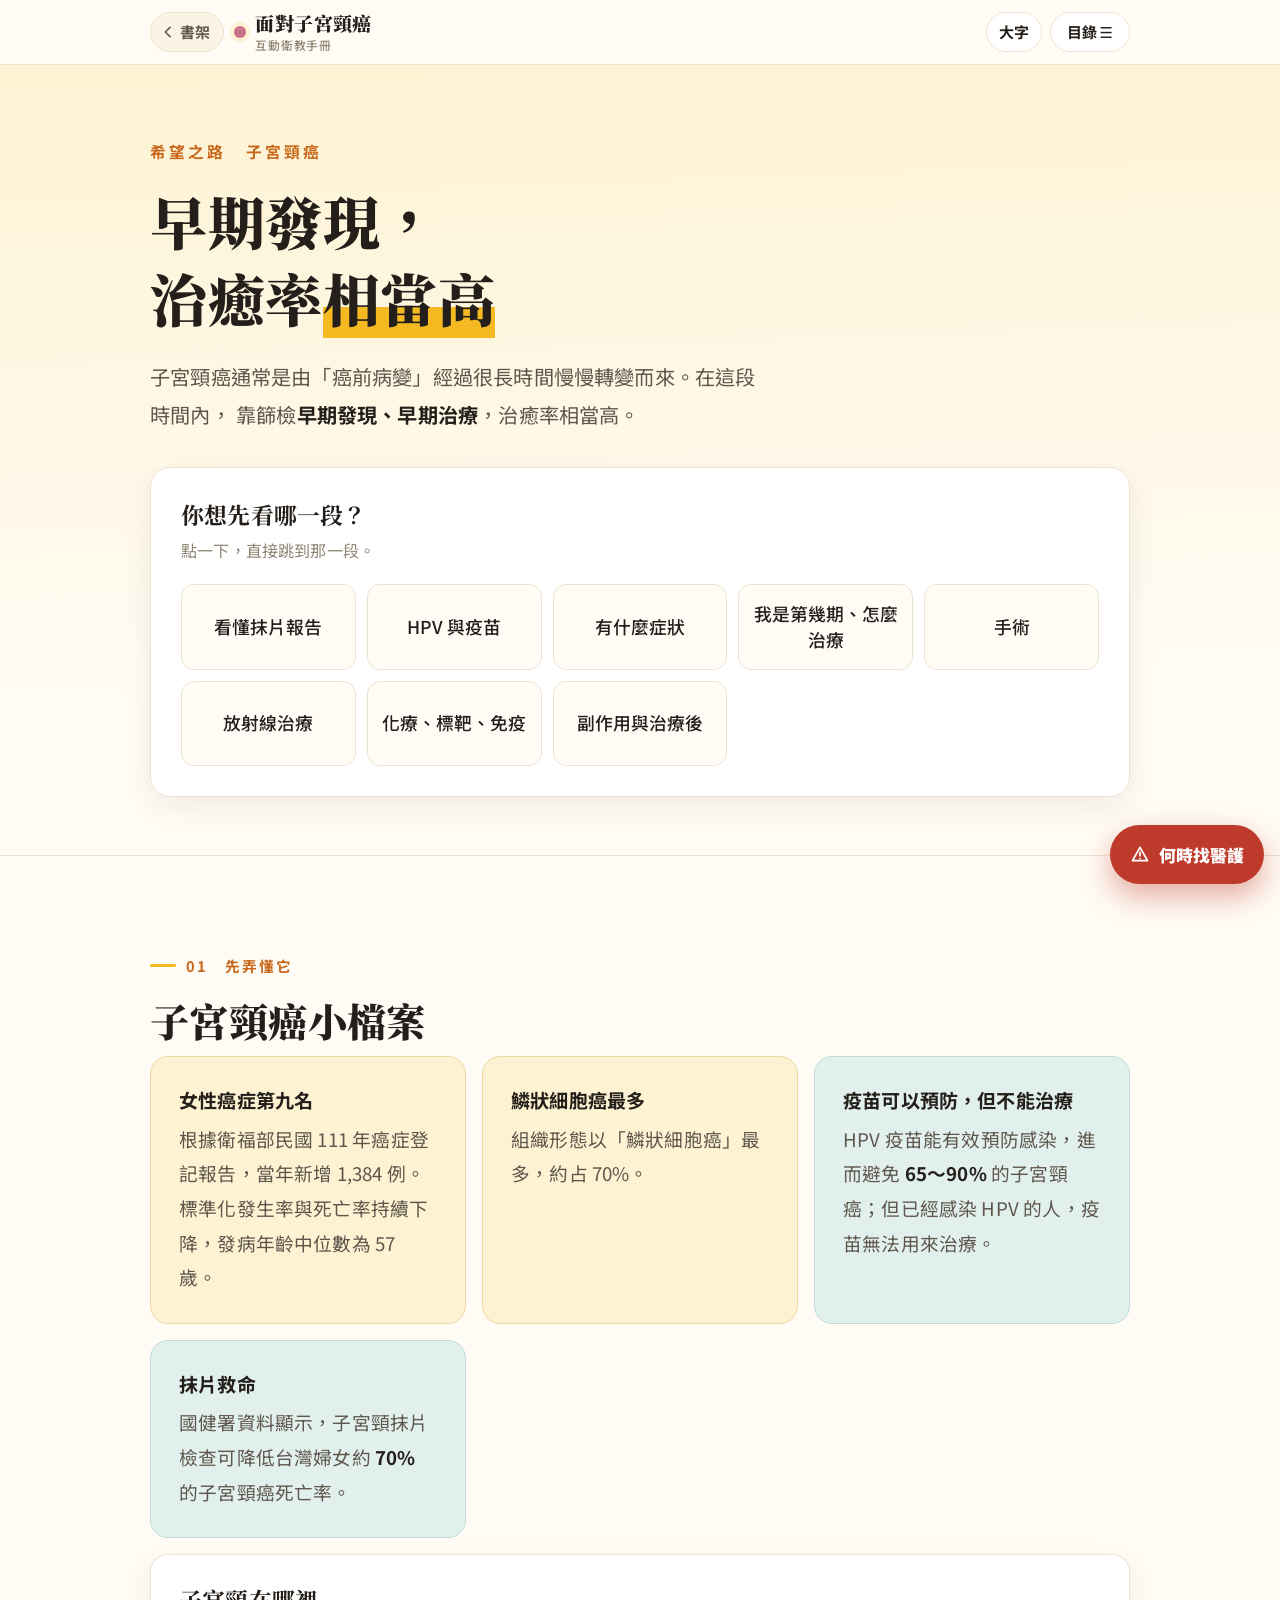
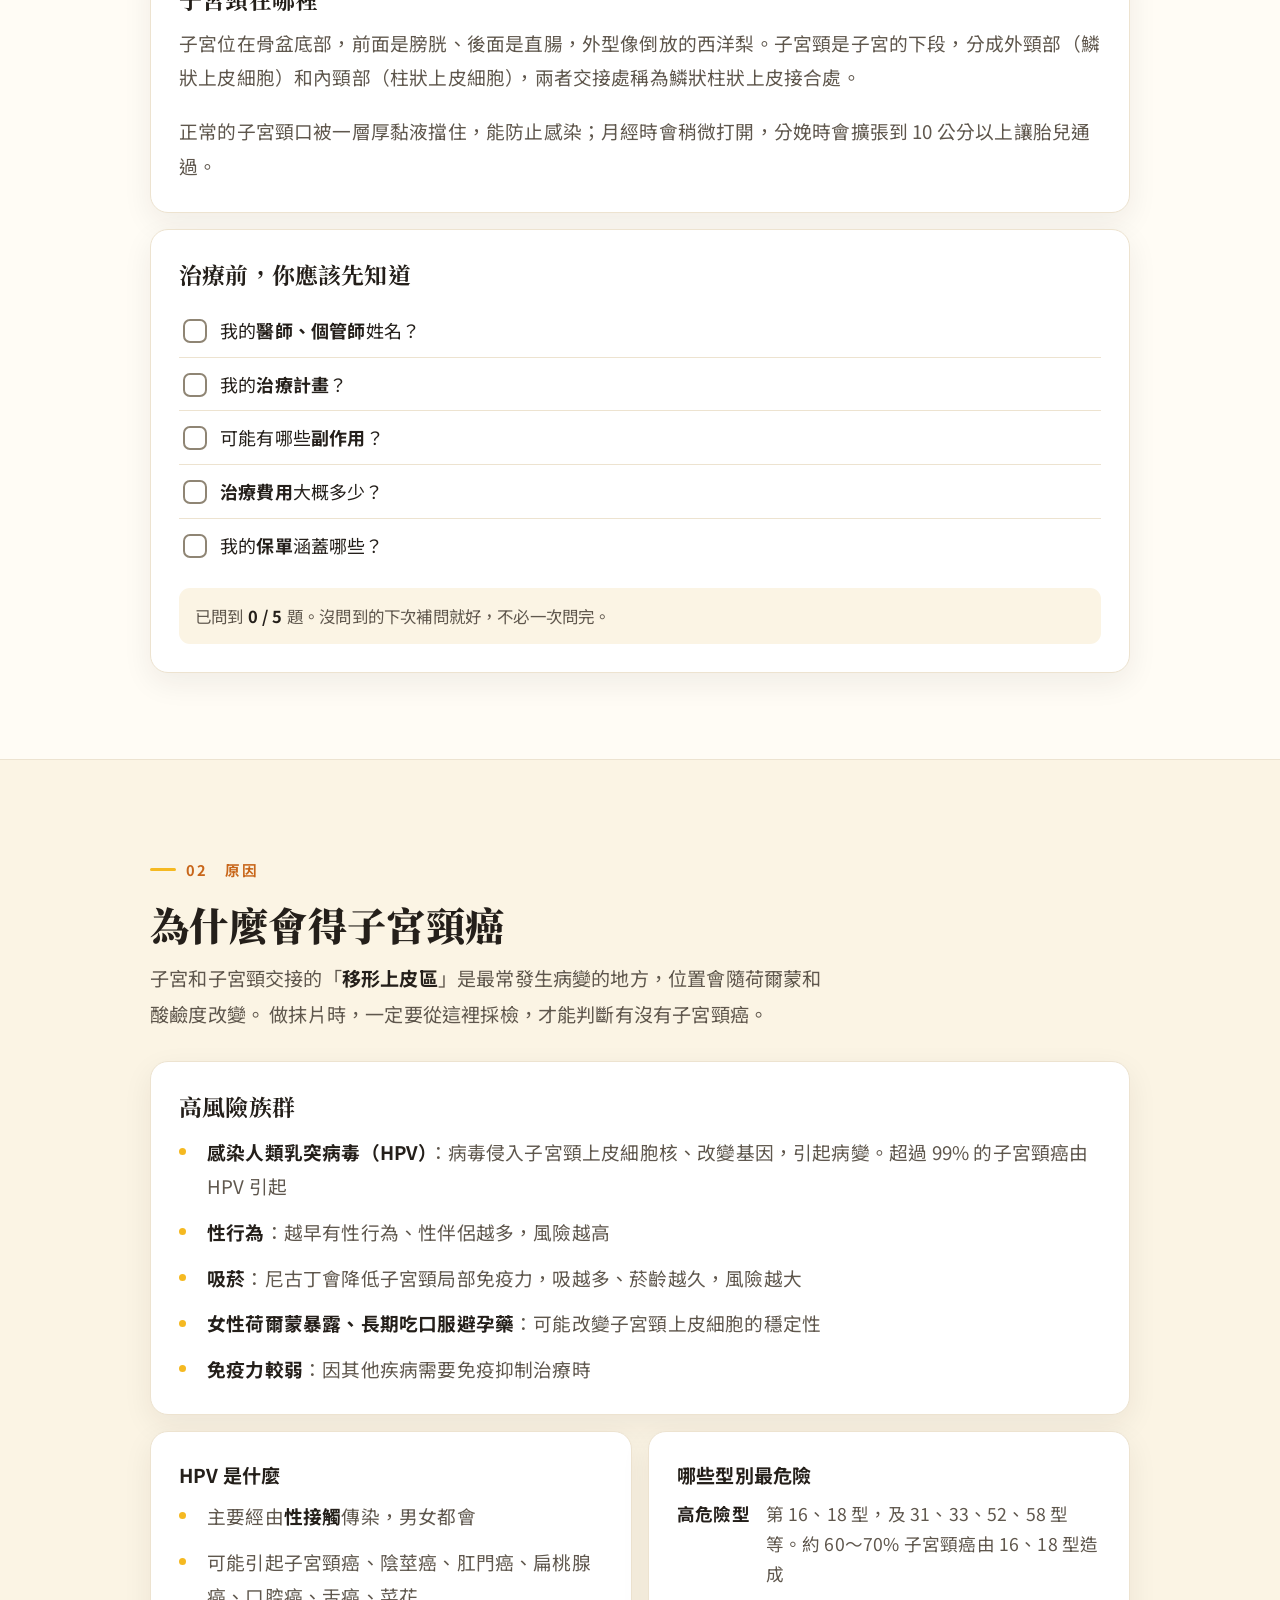
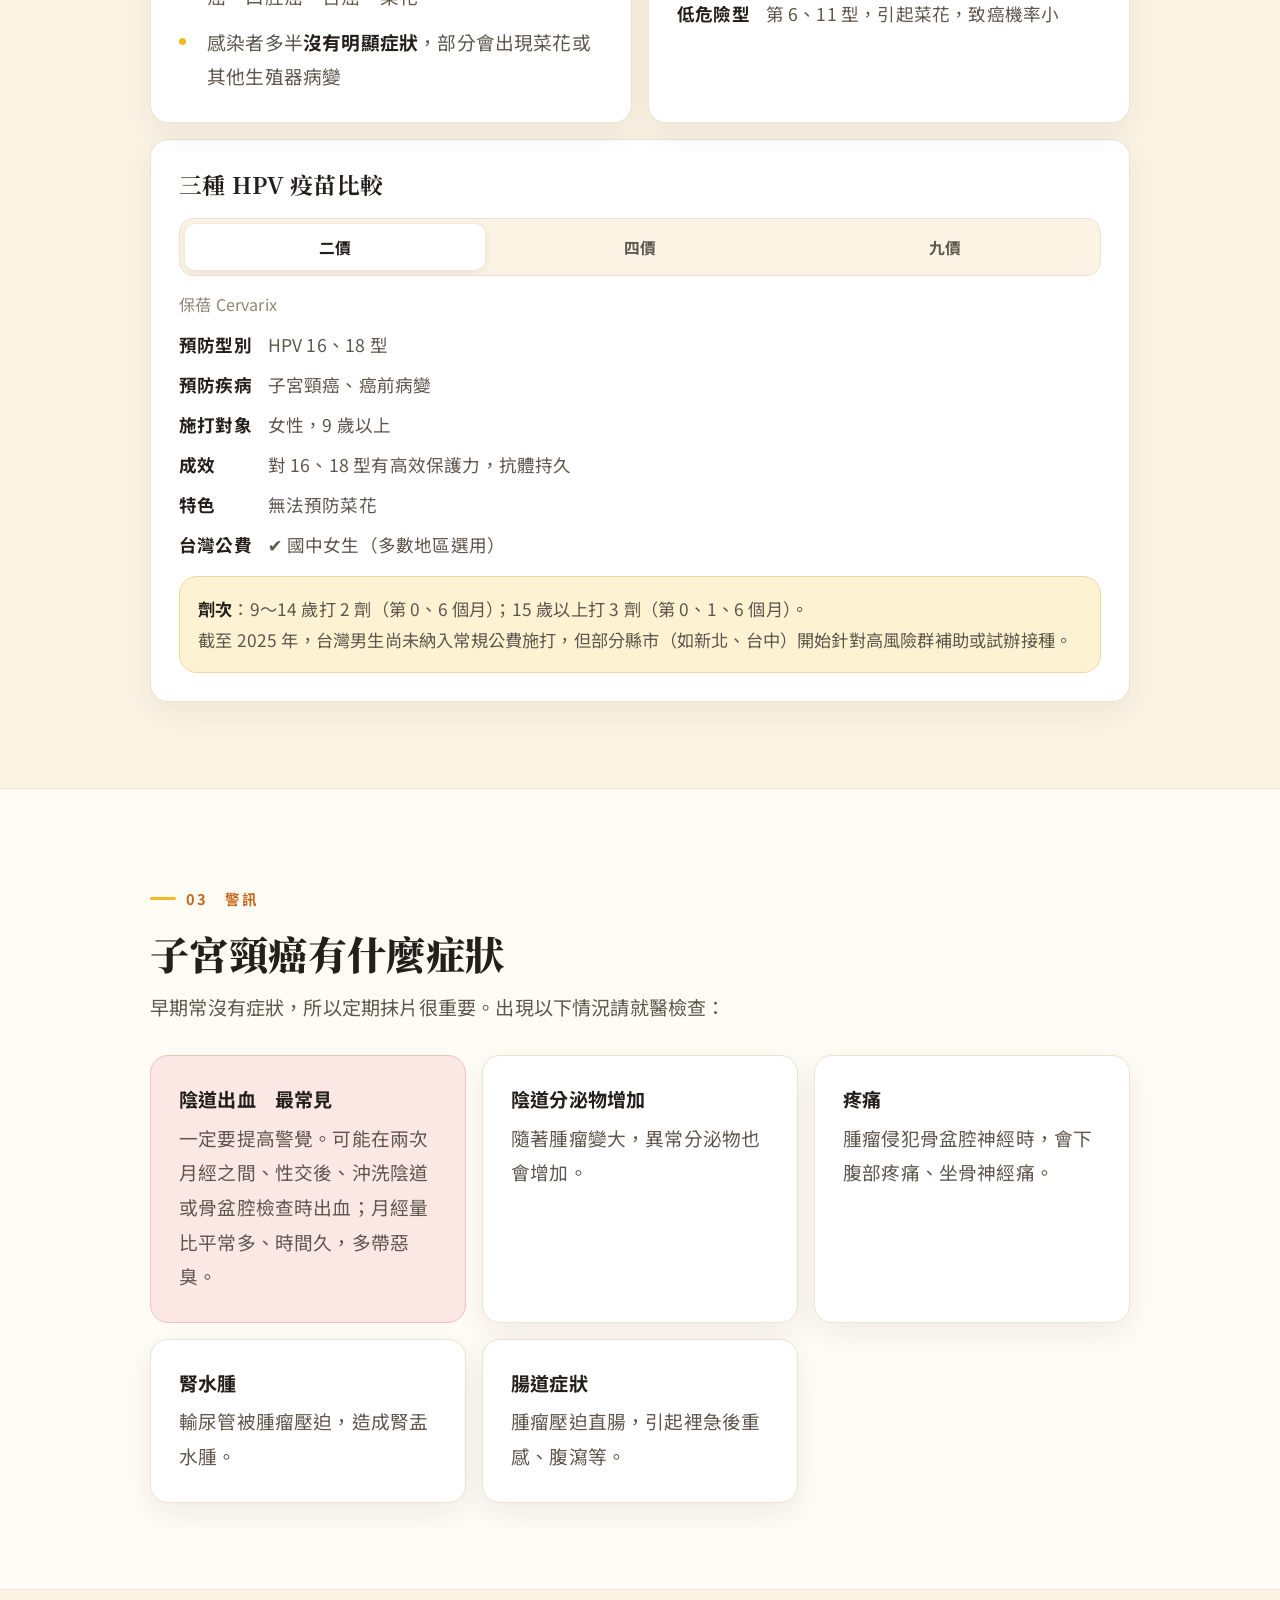
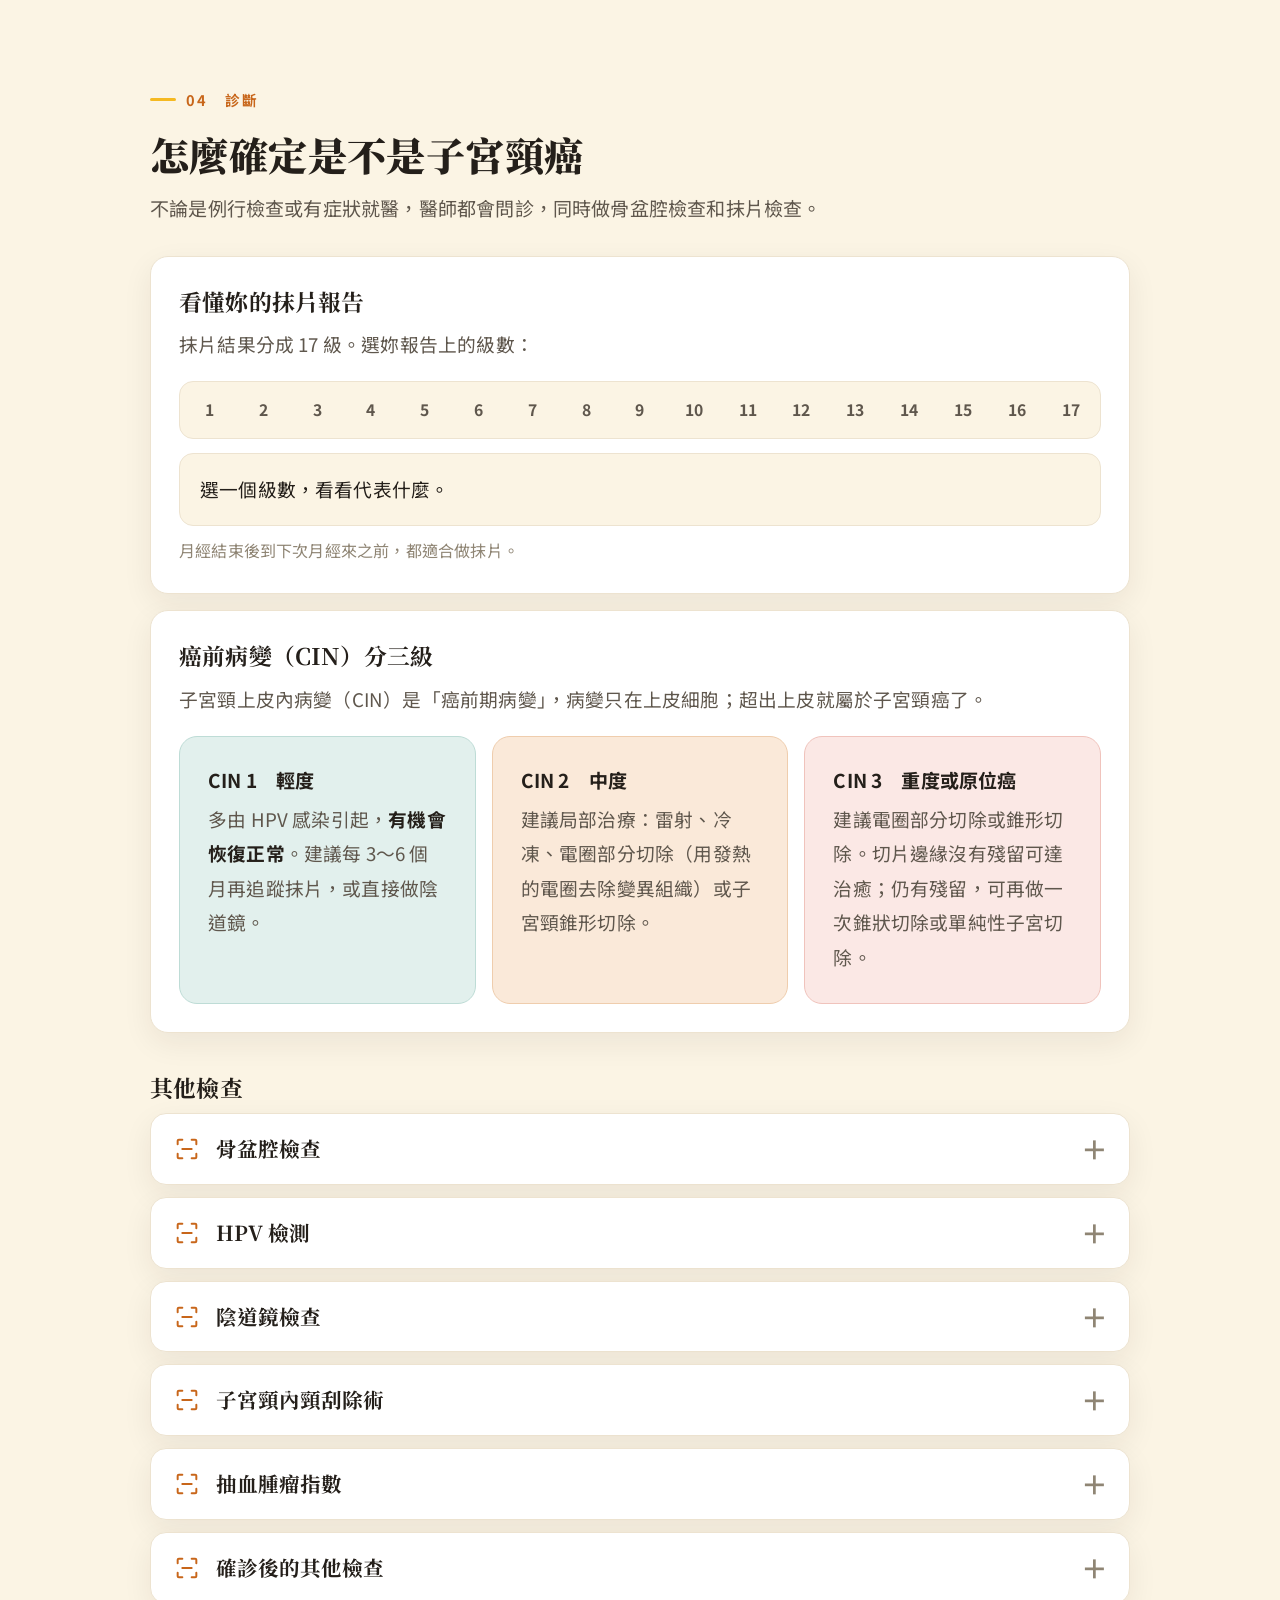
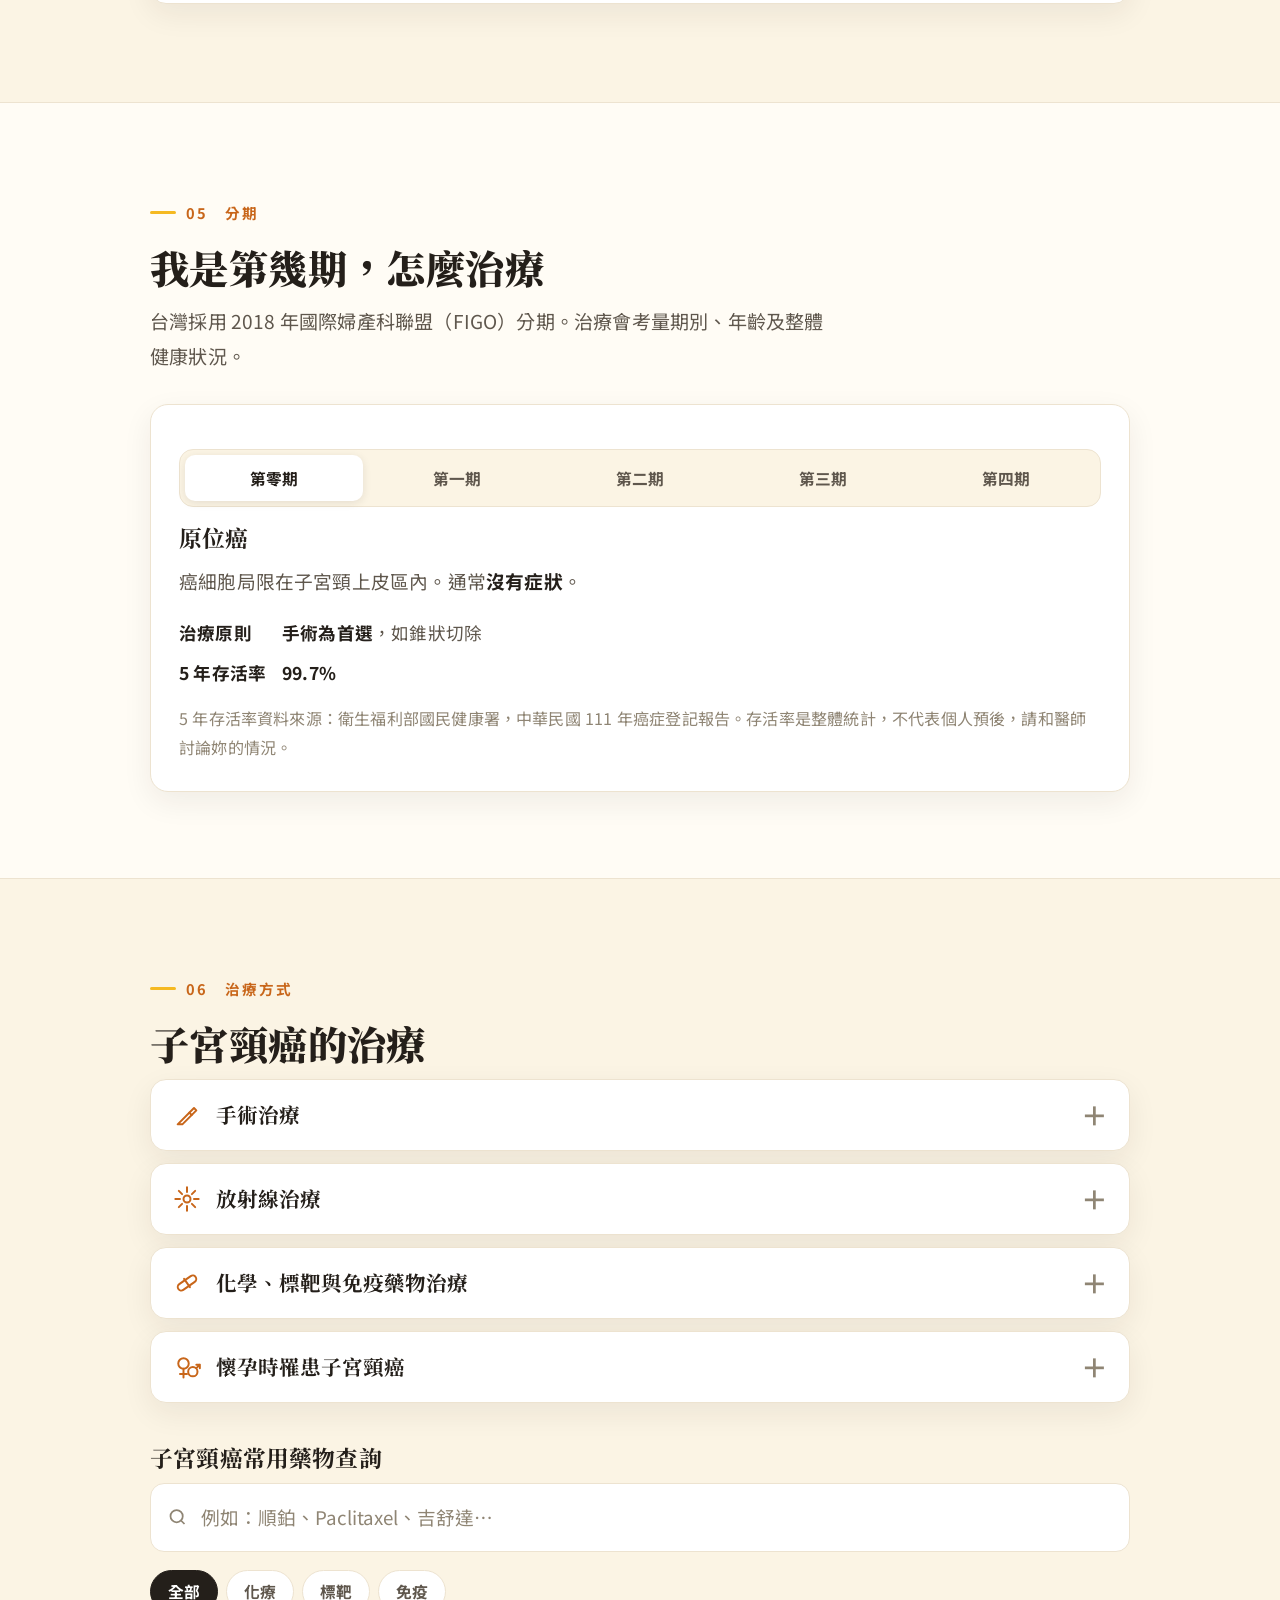
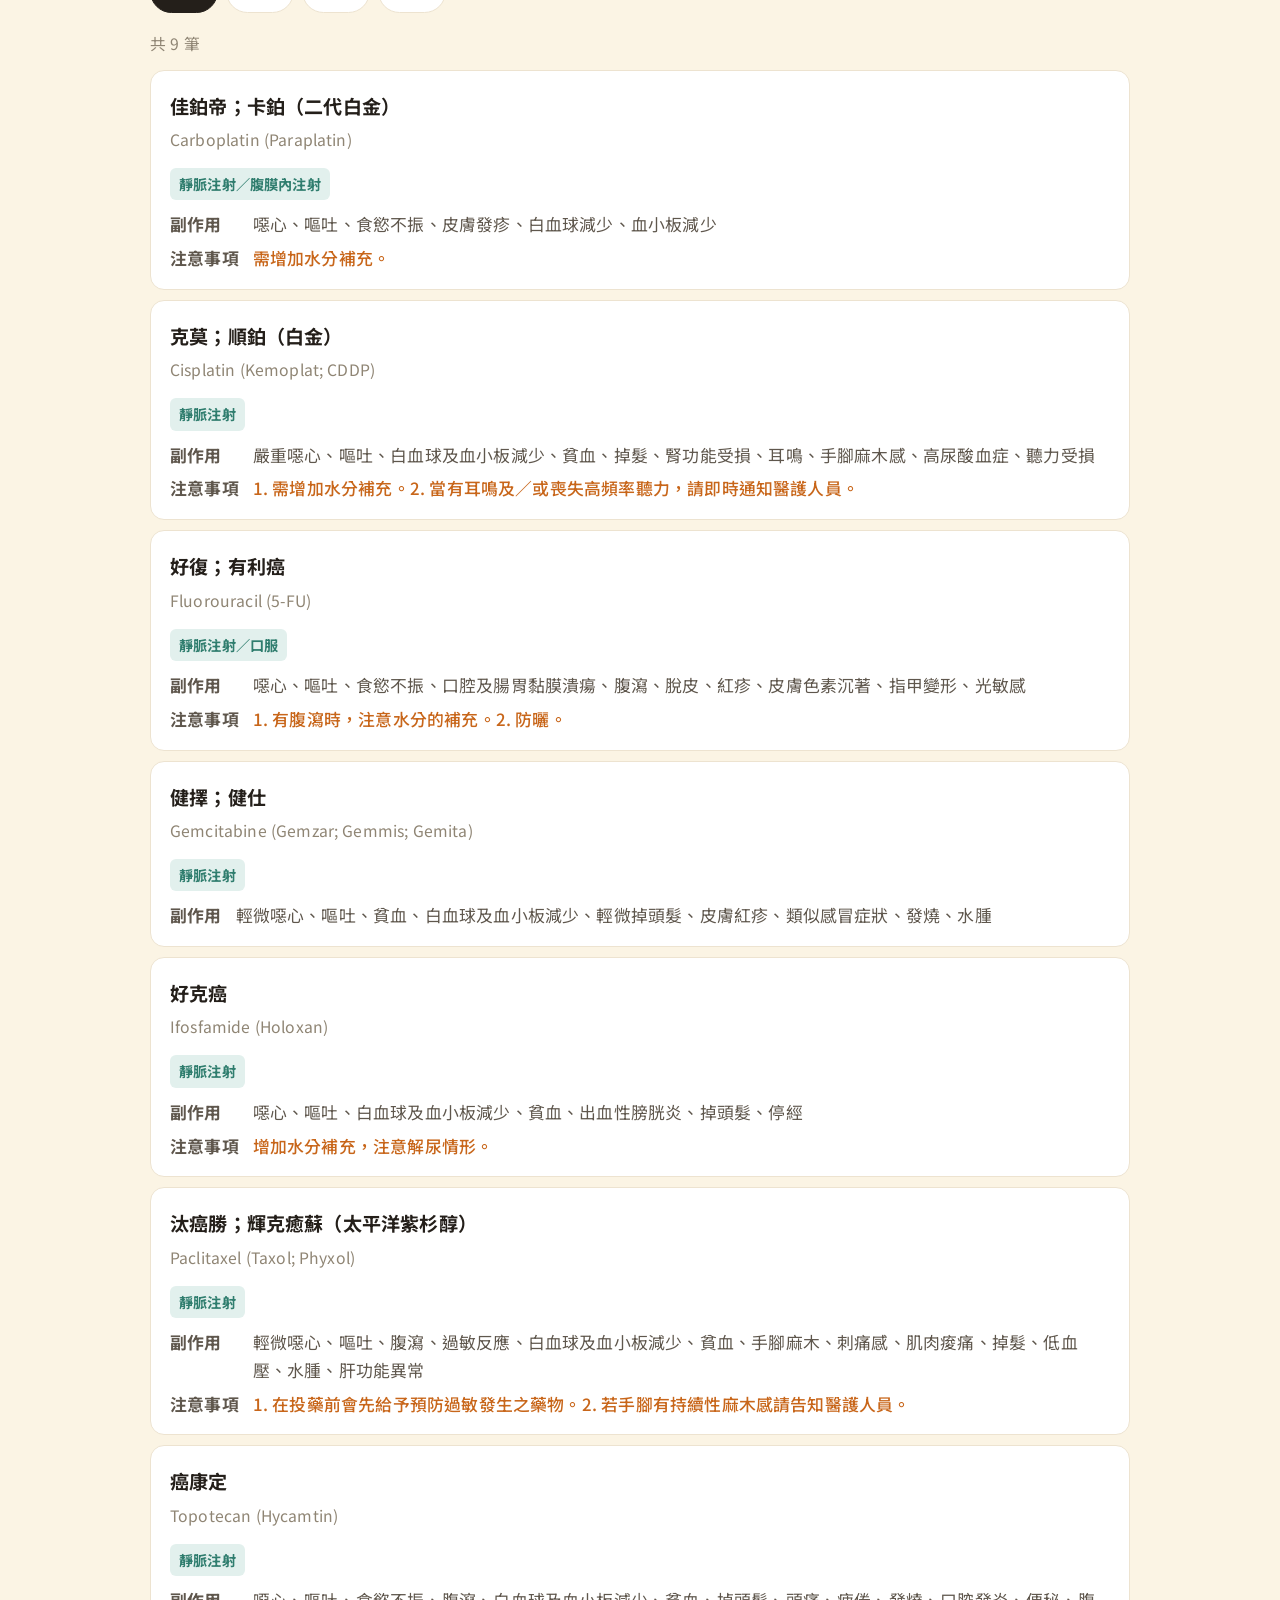
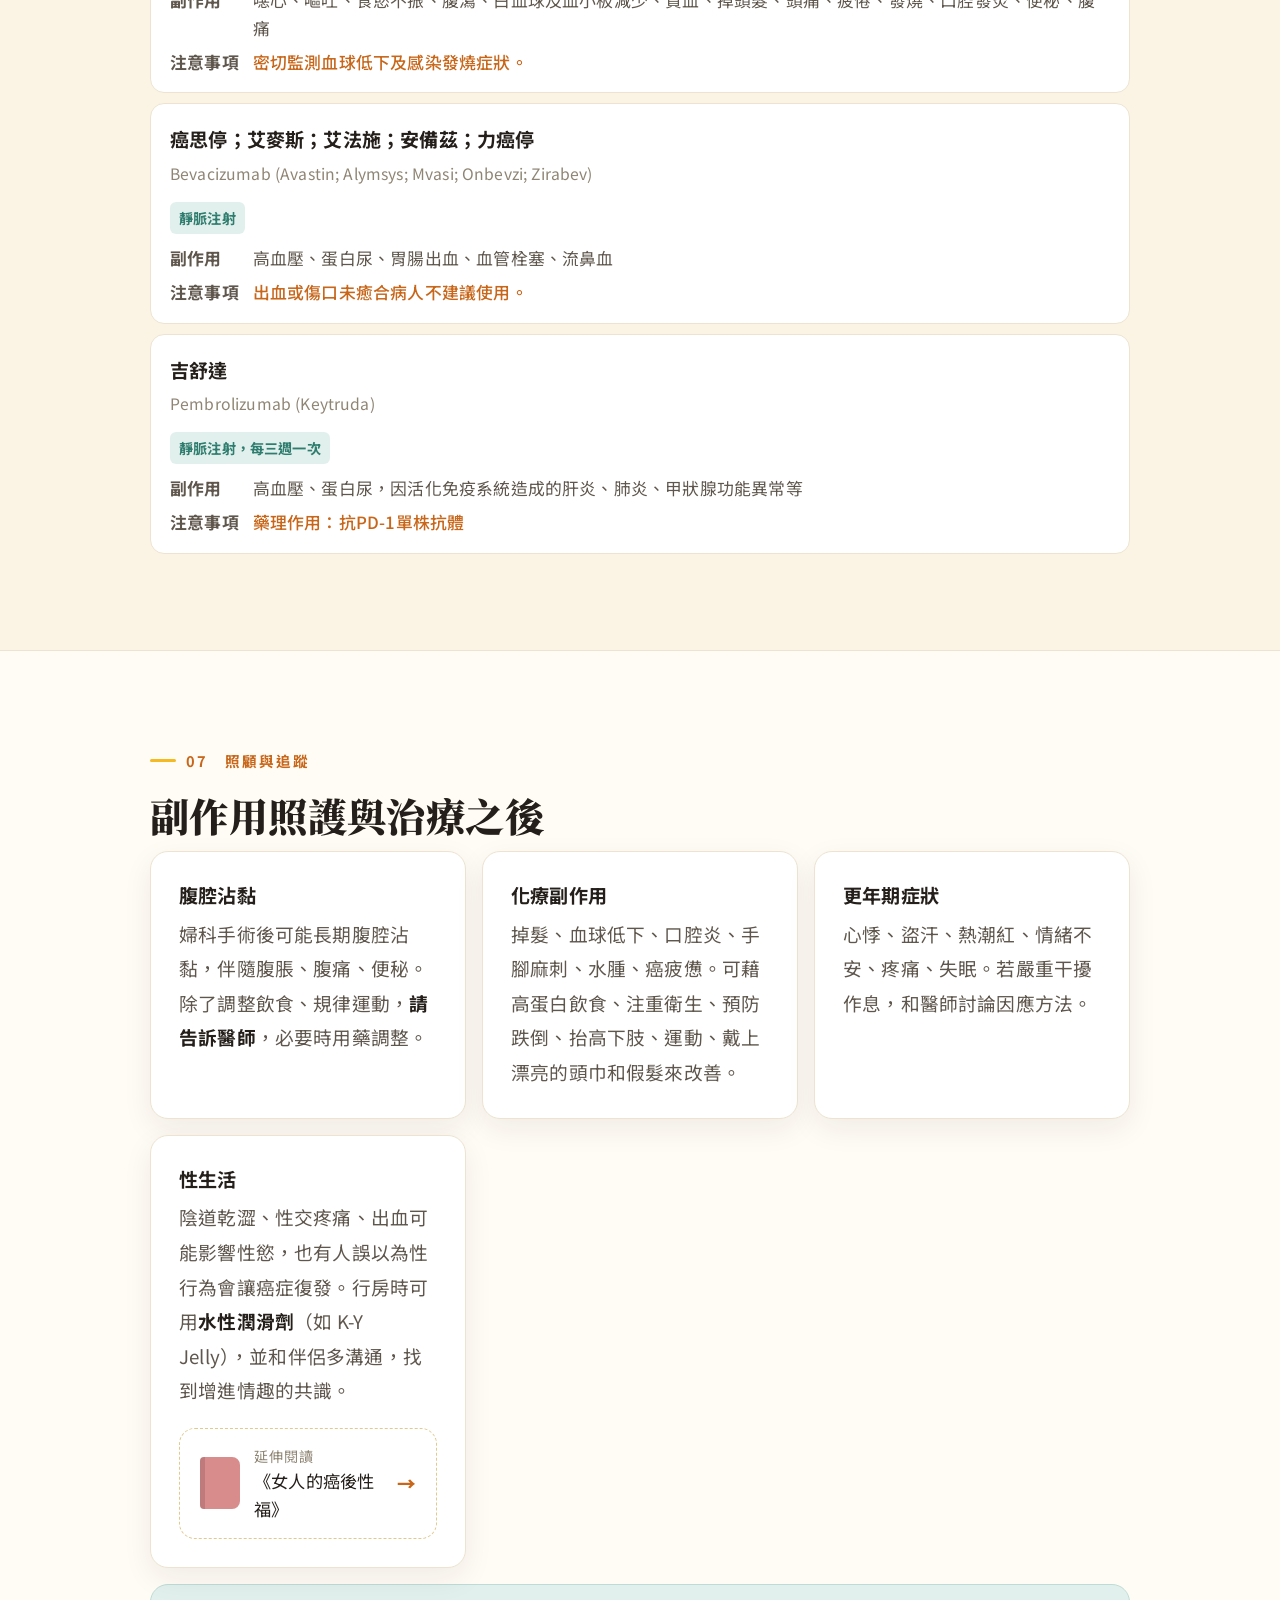
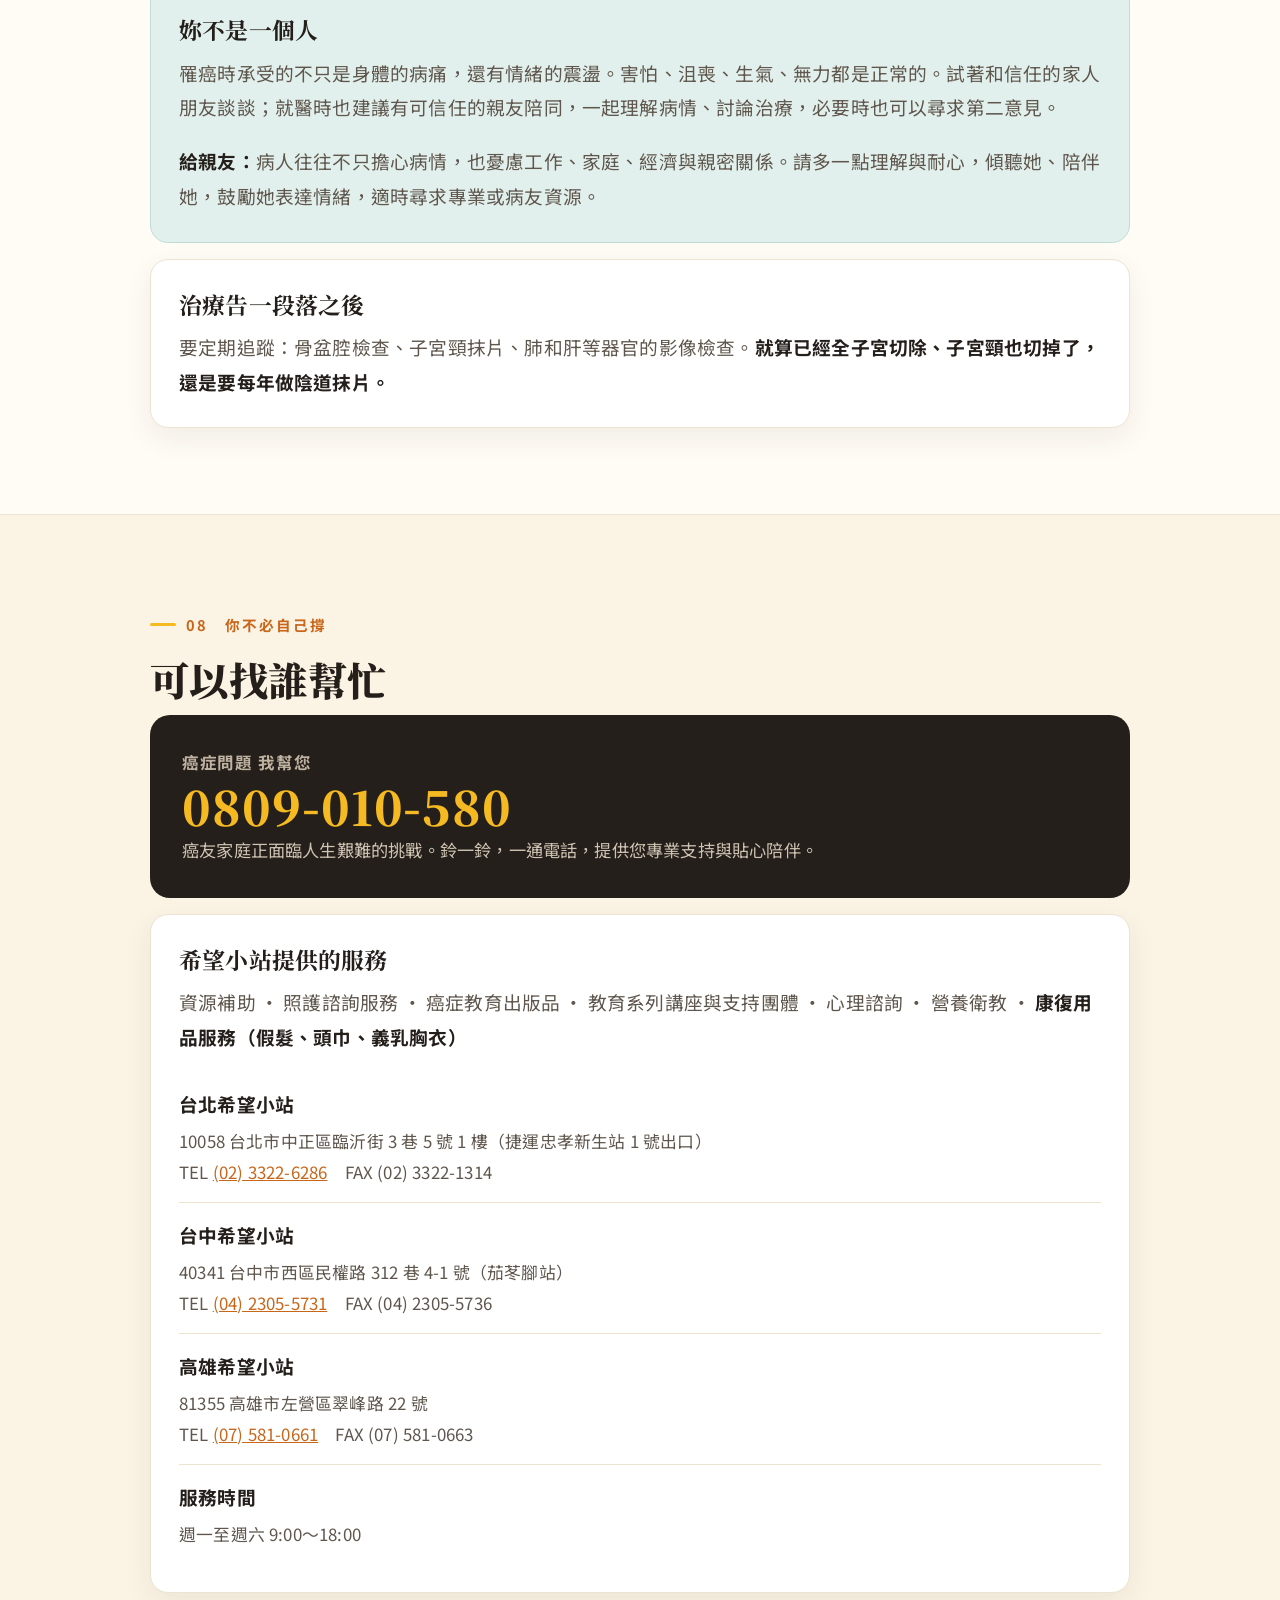
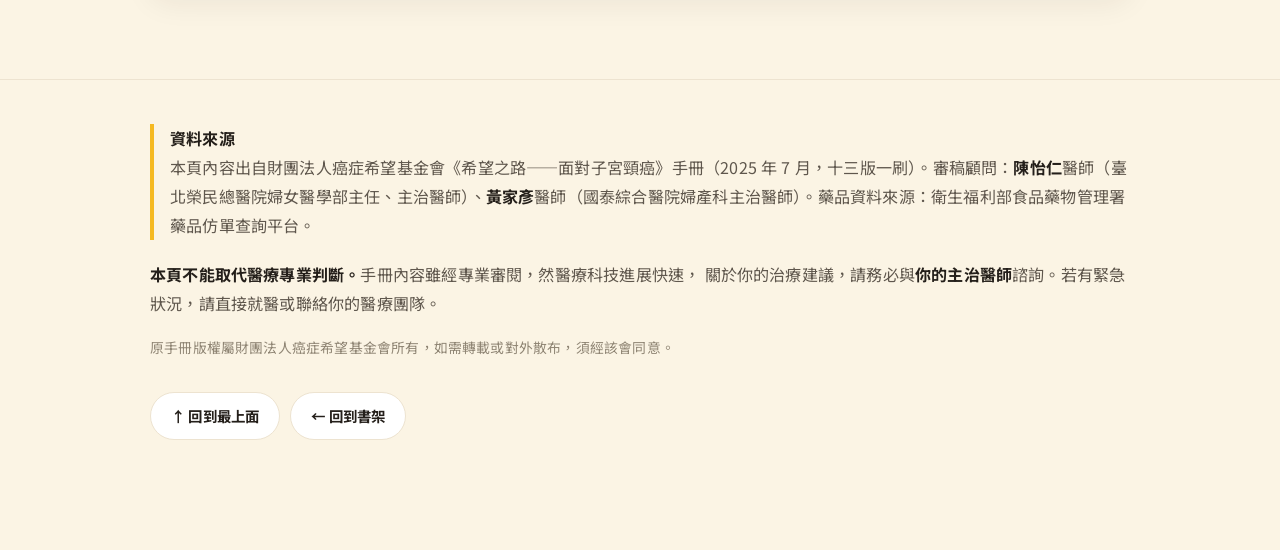
==== cervical/index.html @ d205a451 "Add files via upload" ====
<!DOCTYPE html>
<html lang="zh-Hant">
<head>
<meta charset="UTF-8">
<meta name="viewport" content="width=device-width, initial-scale=1.0, viewport-fit=cover">
<meta name="theme-color" content="#FFFCF5">
<meta name="format-detection" content="telephone=no">
<title>面對子宮頸癌 · 互動衛教手冊</title>
<meta name="description" content="子宮頸癌的成因、HPV 與疫苗、抹片報告、分期與治療、副作用照護。改編自癌症希望基金會《希望之路—面對子宮頸癌》。">
<link rel="preconnect" href="https://fonts.googleapis.com">
<link rel="preconnect" href="https://fonts.gstatic.com" crossorigin>
<link href="https://fonts.googleapis.com/css2?family=Noto+Serif+TC:wght@600;700;900&family=Noto+Sans+TC:wght@400;500;700;900&display=swap" rel="stylesheet">
<link rel="stylesheet" href="../assets/hope.css">
<style>:root{--accent:#C9718B}</style>
<script>try{if(localStorage.getItem('hope-big')==='1')document.documentElement.classList.add('big')}catch(e){}</script>
</head>
<body>

<svg style="display:none" aria-hidden="true">
  <symbol id="i-back" viewBox="0 0 24 24"><path d="M15 5l-7 7 7 7"/></symbol>
  <symbol id="i-alert" viewBox="0 0 24 24"><path d="M12 4l9 16H3l9-16z"/><path d="M12 10v4M12 17.5h.01"/></symbol>
  <symbol id="i-nurse" viewBox="0 0 24 24"><path d="M12 13a4 4 0 100-8 4 4 0 000 8z"/><path d="M4 21a8 8 0 0116 0"/><path d="M12 2.5v2M11 3.5h2"/></symbol>
  <symbol id="i-fertility" viewBox="0 0 24 24"><circle cx="9" cy="9" r="4.5"/><path d="M9 13.5V21M6 18h6"/><circle cx="17" cy="16" r="4"/><path d="M20 13l3-3M20 10h3v3"/></symbol>
  <symbol id="i-search" viewBox="0 0 24 24"><circle cx="11" cy="11" r="7"/><path d="M20 20l-4-4"/></symbol>
  <symbol id="i-pill" viewBox="0 0 24 24"><rect x="3" y="9" width="18" height="6" rx="3" transform="rotate(-35 12 12)"/><path d="M9.5 8.5l5 7"/></symbol>
  <symbol id="i-scan" viewBox="0 0 24 24"><path d="M4 8V5a1 1 0 011-1h3M16 4h3a1 1 0 011 1v3M20 16v3a1 1 0 01-1 1h-3M8 20H5a1 1 0 01-1-1v-3"/><path d="M8 12h8"/></symbol>
  <symbol id="i-knife" viewBox="0 0 24 24"><path d="M4 20L18 6l2 2L8 20H4z"/><path d="M14 10l2 2"/></symbol>
  <symbol id="i-beam" viewBox="0 0 24 24"><circle cx="12" cy="12" r="3"/><path d="M12 2v4M12 18v4M2 12h4M18 12h4M5 5l2.8 2.8M16.2 16.2L19 19M5 19l2.8-2.8M16.2 7.8L19 5"/></symbol>
</svg>

<header class="topbar">
  <div class="topbar-in">
    <a href="../index.html" class="shelf-link" aria-label="回到書架"><svg><use href="#i-back"/></svg><span class="lb">書架</span></a>
    <a href="#top" class="brand">
      <span class="dot"></span>
      <span>面對子宮頸癌<small>互動衛教手冊</small></span>
    </a>
    <div class="tb-actions">
      <button class="fs-btn" id="fsBtn" aria-label="切換大字">大字</button>
      <button class="nav-btn" id="tocBtn" aria-label="開啟目錄"><span class="lb">目錄 </span>☰</button>
    </div>
  </div>
</header>

<div class="toc" id="toc">
  <div class="toc-panel">
    <button class="toc-close" id="tocClose" aria-label="關閉目錄">✕</button>
    <h3>目錄</h3>
    <p class="hint">不必從頭看到尾，找你需要的那一段就好。</p>
    <a href="#s1"><i>01</i>子宮頸癌小檔案</a>
    <a href="#s2"><i>02</i>為什麼會得</a>
    <a href="#s3"><i>03</i>有什麼症狀</a>
    <a href="#s4"><i>04</i>怎麼確定診斷</a>
    <a href="#s5"><i>05</i>分期與治療原則</a>
    <a href="#s6"><i>06</i>治療方式與藥物</a>
    <a href="#s7"><i>07</i>副作用照護與追蹤</a>
    <a href="#s8"><i>08</i>可以找誰幫忙</a>
    <a class="out" href="../index.html">← 回到書架，看其他手冊</a>
  </div>
</div>

<div id="top"></div>
<section class="hero">
  <div class="wrap">
    <div class="kicker">希望之路　子宮頸癌</div>
    <h1>早期發現，<br>治癒率<em>相當高</em></h1>
    <p class="lede">
      子宮頸癌通常是由「癌前病變」經過很長時間慢慢轉變而來。在這段時間內，
      靠篩檢<b>早期發現、早期治療</b>，治癒率相當高。
    </p>
    <div class="picker">
      <h3>你想先看哪一段？</h3>
      <p class="why">點一下，直接跳到那一段。</p>
      <div class="sym-grid">
        <button class="sym" data-go="pap">看懂抹片報告</button>
        <button class="sym" data-go="s2">HPV 與疫苗</button>
        <button class="sym" data-go="s3">有什麼症狀</button>
        <button class="sym" data-go="s5">我是第幾期、怎麼治療</button>
        <button class="sym" data-go="a-surg">手術</button>
        <button class="sym" data-go="a-rt">放射線治療</button>
        <button class="sym" data-go="a-drug">化療、標靶、免疫</button>
        <button class="sym" data-go="s7">副作用與治療後</button>
      </div>
    </div>
  </div>
</section>

<!-- 01 -->
<section class="band" id="s1">
  <div class="wrap">
    <div class="eyebrow">01　先弄懂它</div>
    <h2>子宮頸癌小檔案</h2>
    <div class="grid2">
      <div class="card sun"><h4>女性癌症第九名</h4><p class="soft">根據衛福部民國 111 年癌症登記報告，當年新增 1,384 例。標準化發生率與死亡率持續下降，發病年齡中位數為 57 歲。</p></div>
      <div class="card sun"><h4>鱗狀細胞癌最多</h4><p class="soft">組織形態以「鱗狀細胞癌」最多，約占 70%。</p></div>
      <div class="card calm"><h4>疫苗可以預防，但不能治療</h4><p class="soft">HPV 疫苗能有效預防感染，進而避免 <b>65～90%</b> 的子宮頸癌；但已經感染 HPV 的人，疫苗無法用來治療。</p></div>
      <div class="card calm"><h4>抹片救命</h4><p class="soft">國健署資料顯示，子宮頸抹片檢查可降低台灣婦女約 <b>70%</b> 的子宮頸癌死亡率。</p></div>
    </div>

    <div class="card mt">
      <h3>子宮頸在哪裡</h3>
      <p class="soft">子宮位在骨盆底部，前面是膀胱、後面是直腸，外型像倒放的西洋梨。子宮頸是子宮的下段，分成外頸部（鱗狀上皮細胞）和內頸部（柱狀上皮細胞），兩者交接處稱為鱗狀柱狀上皮接合處。</p>
      <p class="soft">正常的子宮頸口被一層厚黏液擋住，能防止感染；月經時會稍微打開，分娩時會擴張到 10 公分以上讓胎兒通過。</p>
    </div>

    <div class="card mt">
      <h3>治療前，你應該先知道</h3>
      <div data-checklist="askNote" data-done="都問清楚了。把答案記下來，之後回診都用得上。" style="margin-top:12px">
        <label class="chk"><input type="checkbox"><span>我的<b>醫師、個管師</b>姓名？</span></label>
        <label class="chk"><input type="checkbox"><span>我的<b>治療計畫</b>？</span></label>
        <label class="chk"><input type="checkbox"><span>可能有哪些<b>副作用</b>？</span></label>
        <label class="chk"><input type="checkbox"><span><b>治療費用</b>大概多少？</span></label>
        <label class="chk"><input type="checkbox"><span>我的<b>保單</b>涵蓋哪些？</span></label>
      </div>
      <div class="chk-note" id="askNote"></div>
    </div>
  </div>
</section>

<!-- 02 -->
<section class="band tint" id="s2">
  <div class="wrap">
    <div class="eyebrow">02　原因</div>
    <h2>為什麼會得子宮頸癌</h2>
    <p class="sub">
      子宮和子宮頸交接的「<b>移形上皮區</b>」是最常發生病變的地方，位置會隨荷爾蒙和酸鹼度改變。
      做抹片時，一定要從這裡採檢，才能判斷有沒有子宮頸癌。
    </p>
    <div class="card">
      <h3>高風險族群</h3>
      <ul class="bul" style="margin-top:10px">
        <li><b>感染人類乳突病毒（HPV）</b>：病毒侵入子宮頸上皮細胞核、改變基因，引起病變。超過 99% 的子宮頸癌由 HPV 引起</li>
        <li><b>性行為</b>：越早有性行為、性伴侶越多，風險越高</li>
        <li><b>吸菸</b>：尼古丁會降低子宮頸局部免疫力，吸越多、菸齡越久，風險越大</li>
        <li><b>女性荷爾蒙暴露、長期吃口服避孕藥</b>：可能改變子宮頸上皮細胞的穩定性</li>
        <li><b>免疫力較弱</b>：因其他疾病需要免疫抑制治療時</li>
      </ul>
    </div>

    <div class="grid2 mt">
      <div class="card">
        <h4>HPV 是什麼</h4>
        <ul class="bul" style="margin-top:8px">
          <li>主要經由<b>性接觸</b>傳染，男女都會</li>
          <li>可能引起子宮頸癌、陰莖癌、肛門癌、扁桃腺癌、口腔癌、舌癌、菜花</li>
          <li>感染者多半<b>沒有明顯症狀</b>，部分會出現菜花或其他生殖器病變</li>
        </ul>
      </div>
      <div class="card">
        <h4>哪些型別最危險</h4>
        <dl class="spec" style="margin-top:8px">
          <dt>高危險型</dt><dd>第 16、18 型，及 31、33、52、58 型等。約 60～70% 子宮頸癌由 16、18 型造成</dd>
          <dt>低危險型</dt><dd>第 6、11 型，引起菜花，致癌機率小</dd>
        </dl>
      </div>
    </div>

    <div class="card seg-group mt">
      <h3>三種 HPV 疫苗比較</h3>
      <div class="seg" role="tablist">
        <button data-seg="v2" class="on">二價</button>
        <button data-seg="v4">四價</button>
        <button data-seg="v9">九價</button>
      </div>
      <div class="seg-pane" data-seg="v2">
        <p class="faint" style="margin-bottom:10px">保蓓 Cervarix</p>
        <dl class="spec">
          <dt>預防型別</dt><dd>HPV 16、18 型</dd>
          <dt>預防疾病</dt><dd>子宮頸癌、癌前病變</dd>
          <dt>施打對象</dt><dd>女性，9 歲以上</dd>
          <dt>成效</dt><dd>對 16、18 型有高效保護力，抗體持久</dd>
          <dt>特色</dt><dd>無法預防菜花</dd>
          <dt>台灣公費</dt><dd>✔ 國中女生（多數地區選用）</dd>
        </dl>
      </div>
      <div class="seg-pane" data-seg="v4">
        <p class="faint" style="margin-bottom:10px">嘉喜 Gardasil</p>
        <dl class="spec">
          <dt>預防型別</dt><dd>HPV 6、11、16、18 型</dd>
          <dt>預防疾病</dt><dd>子宮頸癌、外陰癌、陰道癌、肛門癌、菜花（尖型濕疣）</dd>
          <dt>施打對象</dt><dd>男女皆可，9～45 歲（部分可至 46 歲以上）</dd>
          <dt>成效</dt><dd>對預防癌症及菜花均有效</dd>
          <dt>特色</dt><dd>可預防癌症及菜花</dd>
          <dt>台灣公費</dt><dd>✕ 無公費</dd>
        </dl>
      </div>
      <div class="seg-pane" data-seg="v9">
        <p class="faint" style="margin-bottom:10px">嘉喜 9 Gardasil-9</p>
        <dl class="spec">
          <dt>預防型別</dt><dd>HPV 6、11、16、18、31、33、45、52、58 型</dd>
          <dt>預防疾病</dt><dd>子宮頸癌、外陰癌、陰道癌、肛門癌、菜花，以及九種型別相關癌症</dd>
          <dt>施打對象</dt><dd>男女皆可，9～45 歲（部分可至 46 歲以上）</dd>
          <dt>成效</dt><dd>覆蓋 90% 致癌型 HPV，保護力最高</dd>
          <dt>特色</dt><dd>防護範圍最廣，預防 90% 相關癌症與菜花</dd>
          <dt>台灣公費</dt><dd>✔ 國中女生（部分縣市選用，2025 年擴大施打）</dd>
        </dl>
      </div>
      <div class="card sun mt" style="padding:16px 18px">
        <p class="soft" style="font-size:.92em"><b>劑次</b>：9～14 歲打 2 劑（第 0、6 個月）；15 歲以上打 3 劑（第 0、1、6 個月）。<br>
        截至 2025 年，台灣男生尚未納入常規公費施打，但部分縣市（如新北、台中）開始針對高風險群補助或試辦接種。</p>
      </div>
    </div>
  </div>
</section>

<!-- 03 -->
<section class="band" id="s3">
  <div class="wrap">
    <div class="eyebrow">03　警訊</div>
    <h2>子宮頸癌有什麼症狀</h2>
    <p class="sub">早期常沒有症狀，所以定期抹片很重要。出現以下情況請就醫檢查：</p>
    <div class="grid2">
      <div class="card bad"><h4>陰道出血　最常見</h4><p class="soft">一定要提高警覺。可能在兩次月經之間、性交後、沖洗陰道或骨盆腔檢查時出血；月經量比平常多、時間久，多帶惡臭。</p></div>
      <div class="card"><h4>陰道分泌物增加</h4><p class="soft">隨著腫瘤變大，異常分泌物也會增加。</p></div>
      <div class="card"><h4>疼痛</h4><p class="soft">腫瘤侵犯骨盆腔神經時，會下腹部疼痛、坐骨神經痛。</p></div>
      <div class="card"><h4>腎水腫</h4><p class="soft">輸尿管被腫瘤壓迫，造成腎盂水腫。</p></div>
      <div class="card"><h4>腸道症狀</h4><p class="soft">腫瘤壓迫直腸，引起裡急後重感、腹瀉等。</p></div>
    </div>
  </div>
</section>

<!-- 04 -->
<section class="band tint" id="s4">
  <div class="wrap">
    <div class="eyebrow">04　診斷</div>
    <h2>怎麼確定是不是子宮頸癌</h2>
    <p class="sub">不論是例行檢查或有症狀就醫，醫師都會問診，同時做骨盆腔檢查和抹片檢查。</p>

    <div class="card" id="pap">
      <h3>看懂妳的抹片報告</h3>
      <p class="soft">抹片結果分成 17 級。選妳報告上的級數：</p>
      <div class="seg" id="papSel" style="grid-template-columns:repeat(auto-fit,minmax(46px,1fr))"></div>
      <div class="scale-out" id="papOut" style="border-radius:14px;padding:18px 20px;background:var(--paper-2);border:1.5px solid var(--line)">選一個級數，看看代表什麼。</div>
      <p class="faint" style="margin-top:10px">月經結束後到下次月經來之前，都適合做抹片。</p>
    </div>

    <div class="card mt">
      <h3>癌前病變（CIN）分三級</h3>
      <p class="soft">子宮頸上皮內病變（CIN）是「癌前期病變」，病變只在上皮細胞；超出上皮就屬於子宮頸癌了。</p>
      <div class="grid3 mt">
        <div class="card calm" style="box-shadow:none"><h4>CIN 1　輕度</h4><p class="soft">多由 HPV 感染引起，<b>有機會恢復正常</b>。建議每 3～6 個月再追蹤抹片，或直接做陰道鏡。</p></div>
        <div class="card warn" style="box-shadow:none"><h4>CIN 2　中度</h4><p class="soft">建議局部治療：雷射、冷凍、電圈部分切除（用發熱的電圈去除變異組織）或子宮頸錐形切除。</p></div>
        <div class="card bad" style="box-shadow:none"><h4>CIN 3　重度或原位癌</h4><p class="soft">建議電圈部分切除或錐形切除。切片邊緣沒有殘留可達治癒；仍有殘留，可再做一次錐狀切除或單純性子宮切除。</p></div>
      </div>
    </div>

    <h3 class="mt2">其他檢查</h3>
    <div class="acc"><button class="acc-h"><svg class="ic"><use href="#i-scan"/></svg>骨盆腔檢查<span class="cv">＋</span></button>
      <div class="acc-b"><p class="soft">用鴨嘴器撐開陰道觀察陰道和子宮頸，再觸診子宮、陰道、卵巢、輸卵管、膀胱及直腸，看外型和大小有沒有異常。</p></div></div>
    <div class="acc"><button class="acc-h"><svg class="ic"><use href="#i-scan"/></svg>HPV 檢測<span class="cv">＋</span></button>
      <div class="acc-b"><p class="soft">找出子宮頸或陰道細胞裡有沒有高致癌型 HPV，評估罹癌風險。採檢方式和抹片相同，篩檢重度病變的敏感度<b>幾乎可達 100%</b>，但「偽陽性」較多（有感染病毒但沒有病變）。</p>
        <p class="soft">合理的做法是和抹片一起做，或先做 HPV 檢測、需要時再做抹片。若是 <b>16 或 18 型</b>感染，可以直接做陰道鏡。</p></div></div>
    <div class="acc"><button class="acc-h"><svg class="ic"><use href="#i-scan"/></svg>陰道鏡檢查<span class="cv">＋</span></button>
      <div class="acc-b"><p class="soft">骨盆腔檢查或抹片異常、或有 16、18 型感染時要做。用放大和強光觀察子宮頸表面，發現異常可以直接切片送檢。</p></div></div>
    <div class="acc"><button class="acc-h"><svg class="ic"><use href="#i-scan"/></svg>子宮頸內頸刮除術<span class="cv">＋</span></button>
      <div class="acc-b"><p class="soft">抹片有問題、但陰道鏡看不出病變位置時（不在子宮頸表面），醫師會刮取內頸組織送檢。</p></div></div>
    <div class="acc"><button class="acc-h"><svg class="ic"><use href="#i-scan"/></svg>抽血腫瘤指數<span class="cv">＋</span></button>
      <div class="acc-b"><p class="soft">作為診斷、治療和追蹤的參考，常見的有 CA 125、CEA、SCC、CA 199。準確性因人而異：不是每個人指數都會升高，指數異常也<b>不一定是腫瘤引起</b>。</p></div></div>
    <div class="acc"><button class="acc-h"><svg class="ic"><use href="#i-scan"/></svg>確診後的其他檢查<span class="cv">＋</span></button>
      <div class="acc-b"><p class="soft">血液、胸部 X 光、膀胱鏡、直腸鏡、靜脈注射腎臟攝影、電腦斷層（CT）、核磁共振（MRI）及正子攝影（PET），了解有無肺、膀胱、淋巴結、大腸等遠端轉移。</p></div></div>
  </div>
</section>

<!-- 05 -->
<section class="band" id="s5">
  <div class="wrap">
    <div class="eyebrow">05　分期</div>
    <h2>我是第幾期，怎麼治療</h2>
    <p class="sub">台灣採用 2018 年國際婦產科聯盟（FIGO）分期。治療會考量期別、年齡及整體健康狀況。</p>

    <div class="card seg-group">
      <div class="seg" role="tablist">
        <button data-seg="st0" class="on">第零期</button>
        <button data-seg="st1">第一期</button>
        <button data-seg="st2">第二期</button>
        <button data-seg="st3">第三期</button>
        <button data-seg="st4">第四期</button>
      </div>
      <div class="seg-pane" data-seg="st0">
        <h3>原位癌</h3>
        <p class="soft">癌細胞局限在子宮頸上皮區內。通常<b>沒有症狀</b>。</p>
        <dl class="spec mt"><dt>治療原則</dt><dd><b>手術為首選</b>，如錐狀切除</dd><dt>5 年存活率</dt><dd><b>99.7%</b></dd></dl>
      </div>
      <div class="seg-pane" data-seg="st1">
        <h3>腫瘤局限在子宮頸</h3>
        <ul class="bul">
          <li><b>1A</b>：侵犯基底膜下 ≦ 5mm（A1 ≦ 3mm；A2 介於 3～5mm）</li>
          <li><b>1B</b>：侵犯 > 5mm 但仍在子宮頸（B1 腫瘤 ≦ 2cm；B2 腫瘤 2～4cm；B3 腫瘤 > 4cm）</li>
        </ul>
        <dl class="spec mt"><dt>治療原則</dt><dd><b>手術為首選</b>：錐狀切除、子宮切除或根除性子宮切除</dd><dt>5 年存活率</dt><dd><b>89.9%</b></dd></dl>
      </div>
      <div class="seg-pane" data-seg="st2">
        <h3>侵犯到陰道上端 2/3 或子宮旁組織</h3>
        <ul class="bul">
          <li><b>2A</b>：侵犯陰道，但還沒到下三分之一或子宮旁組織（A1 腫瘤 < 4cm；A2 ≧ 4cm）</li>
          <li><b>2B</b>：侵犯子宮兩側旁組織</li>
        </ul>
        <p class="soft" style="margin-top:10px">症狀：陰道異常出血、分泌物嚴重增多、惡臭。</p>
        <dl class="spec mt"><dt>2A 治療</dt><dd><b>手術為首選</b></dd><dt>2B 治療</dt><dd><b>同步化學及放射線治療（CCRT）</b>為主，包括體外照射和子宮腔內近接治療</dd><dt>5 年存活率</dt><dd><b>71.3%</b></dd></dl>
      </div>
      <div class="seg-pane" data-seg="st3">
        <h3>侵犯陰道下端 1/3、骨盆腔壁或腎水腫</h3>
        <ul class="bul">
          <li><b>3A</b>：侵犯陰道下三分之一</li>
          <li><b>3B</b>：侵犯骨盆腔壁；或單側腎盂水腫／腎功能喪失</li>
          <li><b>3C1</b>：骨盆腔淋巴結轉移；<b>3C2</b>：主動脈旁淋巴結轉移</li>
        </ul>
        <p class="soft" style="margin-top:10px">症狀：下腹痛、坐骨神經痛、腰背痛、血尿、血便。</p>
        <dl class="spec mt"><dt>治療原則</dt><dd><b>同步化學及放射線治療（CCRT）</b>為主</dd><dt>5 年存活率</dt><dd><b>56.8%</b></dd></dl>
      </div>
      <div class="seg-pane" data-seg="st4">
        <h3>侵犯膀胱、直腸，或遠端轉移</h3>
        <ul class="bul">
          <li><b>4A</b>：侵犯直腸或膀胱黏膜層</li>
          <li><b>4B</b>：轉移到肺、肝、骨頭等遠端器官</li>
        </ul>
        <dl class="spec mt"><dt>4A 治療</dt><dd><b>同步化學及放射線治療（CCRT）</b>為主</dd><dt>4B 治療</dt><dd><b>全身性治療</b>：化療（鉑金、太平洋紫杉醇、癌康定）、標靶（抗血管新生類）或免疫藥物</dd><dt>5 年存活率</dt><dd><b>22%</b></dd></dl>
      </div>
      <p class="faint" style="margin-top:16px">5 年存活率資料來源：衛生福利部國民健康署，中華民國 111 年癌症登記報告。存活率是整體統計，不代表個人預後，請和醫師討論妳的情況。</p>
    </div>
  </div>
</section>

<!-- 06 -->
<section class="band tint" id="s6">
  <div class="wrap">
    <div class="eyebrow">06　治療方式</div>
    <h2>子宮頸癌的治療</h2>

    <div class="acc" id="a-surg">
      <button class="acc-h"><svg class="ic"><use href="#i-knife"/></svg>手術治療<span class="cv">＋</span></button>
      <div class="acc-b">
        <h4>子宮頸錐狀切除術</h4>
        <p class="soft">主要用於診斷；原位癌（第零期）也可以用它完全清除病灶。傷口比一般切片大，術後要<b>小心陰道出血</b>，或傷口過度癒合造成子宮頸管狹窄。</p>
        <h4 style="margin-top:16px">單純性子宮切除</h4>
        <p class="soft">把子宮和子宮頸一起切除，再把陰道接子宮頸的地方縫合，<b>術後陰道不會比較短</b>。</p>
        <h4 style="margin-top:16px">根除性子宮切除</h4>
        <p class="soft">除了子宮和子宮頸，還包括周圍淋巴組織和部分陰道。範圍大，可能傷害骨盆腔神經和肌肉、留下沾黏，常見副作用有排尿困難或失禁、解便困難、腸沾黏造成腹脹和下腹痛。若卵巢也切除，會出現潮紅、心悸、失眠、夜間盜汗、情緒低落等更年期變化。</p>
      </div>
    </div>

    <div class="acc" id="a-rt">
      <button class="acc-h"><svg class="ic"><use href="#i-beam"/></svg>放射線治療<span class="cv">＋</span></button>
      <div class="acc-b">
        <p class="soft">分為體外和體內兩種，<b>通常兩者搭配</b>才是完整療程。</p>
        <div class="grid2" style="margin:14px 0">
          <div class="card calm" style="box-shadow:none"><h4>體外遠距放療（大電）</h4><p class="soft">從體外照射子宮頸腫瘤和可能擴散的淋巴結（骨盆腔、主動脈旁、鼠蹊部）。<b>每週五次，約五至七週</b>，每天只要 10～15 分鐘。</p></div>
          <div class="card calm" style="box-shadow:none"><h4>體內近接放療（小電）</h4><p class="soft">把導管放進子宮或陰道，射源由機器導入停留，劑量足夠後收回。直接把劑量送到腫瘤，共約 3～7 次。</p>
            <ul class="bul" style="margin-top:8px;font-size:.94em"><li><b>腔內</b>：還有子宮的人，涵蓋子宮頸及子宮腔，約 4～6 次</li><li><b>陰道內</b>：已切除子宮的人，針對陰道縫合末端，約 2～3 次</li></ul></div>
        </div>
        <h4>怎麼搭配</h4>
        <ul class="bul">
          <li><b>沒有手術的人</b>（年紀太大不適合手術，或 2B 期以上）：5～7 週體外照射＋4～6 次近接治療，以骨盆腔為主，視情況加照主動脈旁或鼠蹊淋巴結</li>
          <li><b>手術後的人</b>（1 期或 2A 期根除手術後，發現淋巴結轉移、子宮頸旁組織侵犯或邊緣不乾淨）：術後 6～8 週恢復後，做 5～6 週體外照射＋2～3 次陰道內近接治療</li>
          <li><b>同步化學放射治療（CCRT）</b>：多項研究證實，放療合併化療能提高局部控制率與存活率</li>
        </ul>
        <h4 style="margin-top:16px">短期副作用</h4>
        <ul class="bul">
          <li><b>腸道反應</b>：噁心、腹瀉、大便帶血、腸沾黏，嚴重時腹絞痛、腸阻塞或腸穿孔，依嚴重度處理。輕中度以軟便劑、灌腸、類固醇或輸血等保守治療；多在第 3～4 週出現，療程結束後 1～2 週緩解</li>
          <li><b>皮膚反應</b>：肛門或會陰部發紅疼痛，約第 3～4 週出現，治療後 1～2 週緩解</li>
          <li><b>頻尿、血尿、解尿疼痛</b>：可能在每次近接治療後出現</li>
        </ul>
        <h4 style="margin-top:16px">長期副作用</h4>
        <p class="soft">治療後 3～6 個月或追蹤期間才出現，有些甚至在 1～2 年後。<b>約 30% 的人可能陰道狹窄、性交疼痛</b>，可以在治療中或治療後使用<b>陰道擴張器搭配潤滑劑</b>減輕不適。</p>
        <a class="xlink" href="../radiation/index.html" style="--accent-x:#E07B39"><span class="bk"></span><span class="tx"><small>放療的完整說明與照顧</small>《面對放射線治療》</span><span class="ar">→</span></a>
      </div>
    </div>

    <div class="acc" id="a-drug">
      <button class="acc-h"><svg class="ic"><use href="#i-pill"/></svg>化學、標靶與免疫藥物治療<span class="cv">＋</span></button>
      <div class="acc-b">
        <h4>化學治療</h4>
        <p class="soft">多作為輔助或緩解性療法。一般來說，一、二期以手術為主；三、四期以放療為主、化療為輔。常用藥物有 Carboplatin、Cisplatin、5-FU、Ifosfamide、Paclitaxel、Topotecan 等。</p>
        <h4 style="margin-top:16px">標靶治療</h4>
        <p class="soft">「血管新生抑制劑」Bevacizumab 阻止腫瘤血管生成、餓死癌細胞，可與化療合併使用；持續性、復發或轉移的病人<b>已有條件健保給付</b>，可以和醫師討論。</p>
        <h4 style="margin-top:16px">免疫藥物治療</h4>
        <p class="soft">免疫檢查點抑制劑幫免疫系統鬆開手煞車，讓免疫細胞重新攻擊癌細胞。適用於：</p>
        <ol class="num" style="margin-top:8px">
          <li>與同步化學放射治療併用，治療高復發風險的局部晚期病人</li>
          <li>與化療併用（可合併或不合併 Bevacizumab），治療 PD-L1 表現（CPS ≧ 1）的持續性、復發或轉移病人</li>
          <li>單獨使用，治療 PD-L1 表現（CPS ≧ 1）且化療後惡化的復發或轉移病人</li>
        </ol>
        <div class="grid3 mt">
          <a class="xlink" href="../chemo/index.html" style="--accent-x:#F5B921;margin-top:0"><span class="bk"></span><span class="tx">化學治療</span><span class="ar">→</span></a>
          <a class="xlink" href="../targeted/index.html" style="--accent-x:#2F7D6E;margin-top:0"><span class="bk"></span><span class="tx">標靶治療</span><span class="ar">→</span></a>
          <a class="xlink" href="../immuno/index.html" style="--accent-x:#6A8CAF;margin-top:0"><span class="bk"></span><span class="tx">免疫治療</span><span class="ar">→</span></a>
        </div>
      </div>
    </div>

    <div class="acc">
      <button class="acc-h"><svg class="ic"><use href="#i-fertility"/></svg>懷孕時罹患子宮頸癌<span class="cv">＋</span></button>
      <div class="acc-b">
        <ul class="bul">
          <li><b>懷孕初期</b>：做子宮根除手術時一併拿掉胎兒，或直接放療讓胎兒自然流產後再繼續治療</li>
          <li><b>懷孕超過 12 週</b>：先做流產手術中止懷孕，隔 2～4 週再做子宮切除或放療</li>
          <li><b>懷孕後期</b>：時間許可的話，等胎兒接近成熟先剖腹生產，隔 2～4 週再做子宮切除或放療</li>
        </ul>
        <p class="soft" style="margin-top:12px">更多生育決策資訊，可參考「癌友生育健康資訊平台」。</p>
      </div>
    </div>

    <h3 class="mt2">子宮頸癌常用藥物查詢</h3>
    <div class="search-box">
      <svg><use href="#i-search"/></svg>
      <input type="search" id="drugQ" placeholder="例如：順鉑、Paclitaxel、吉舒達…" autocomplete="off">
    </div>
    <div class="drug-tabs">
      <button class="on" data-cat="all">全部</button>
      <button data-cat="chemo">化療</button>
      <button data-cat="target">標靶</button>
      <button data-cat="immuno">免疫</button>
    </div>
    <div class="drug-count" id="drugCount"></div>
    <div id="drugList"></div>
  </div>
</section>

<!-- 07 -->
<section class="band" id="s7">
  <div class="wrap">
    <div class="eyebrow">07　照顧與追蹤</div>
    <h2>副作用照護與治療之後</h2>
    <div class="grid2">
      <div class="card"><h4>腹腔沾黏</h4><p class="soft">婦科手術後可能長期腹腔沾黏，伴隨腹脹、腹痛、便秘。除了調整飲食、規律運動，<b>請告訴醫師</b>，必要時用藥調整。</p></div>
      <div class="card"><h4>化療副作用</h4><p class="soft">掉髮、血球低下、口腔炎、手腳麻刺、水腫、癌疲憊。可藉高蛋白飲食、注重衛生、預防跌倒、抬高下肢、運動、戴上漂亮的頭巾和假髮來改善。</p></div>
      <div class="card"><h4>更年期症狀</h4><p class="soft">心悸、盜汗、熱潮紅、情緒不安、疼痛、失眠。若嚴重干擾作息，和醫師討論因應方法。</p></div>
      <div class="card"><h4>性生活</h4><p class="soft">陰道乾澀、性交疼痛、出血可能影響性慾，也有人誤以為性行為會讓癌症復發。行房時可用<b>水性潤滑劑</b>（如 K-Y Jelly），並和伴侶多溝通，找到增進情趣的共識。</p>
        <a class="xlink" href="../intimacy/index.html" style="--accent-x:#D98C8C"><span class="bk"></span><span class="tx"><small>延伸閱讀</small>《女人的癌後性福》</span><span class="ar">→</span></a></div>
    </div>

    <div class="card calm mt">
      <h3>妳不是一個人</h3>
      <p class="soft">罹癌時承受的不只是身體的病痛，還有情緒的震盪。害怕、沮喪、生氣、無力都是正常的。試著和信任的家人朋友談談；就醫時也建議有可信任的親友陪同，一起理解病情、討論治療，必要時也可以尋求第二意見。</p>
      <p class="soft"><b>給親友：</b>病人往往不只擔心病情，也憂慮工作、家庭、經濟與親密關係。請多一點理解與耐心，傾聽她、陪伴她，鼓勵她表達情緒，適時尋求專業或病友資源。</p>
    </div>

    <div class="card mt">
      <h3>治療告一段落之後</h3>
      <p class="soft">要定期追蹤：骨盆腔檢查、子宮頸抹片、肺和肝等器官的影像檢查。<b>就算已經全子宮切除、子宮頸也切掉了，還是要每年做陰道抹片。</b></p>
    </div>
  </div>
</section>


<section class="band tint" id="s8">
  <div class="wrap">
    <div class="eyebrow">08　你不必自己撐</div>
    <h2>可以找誰幫忙</h2>
    <div class="hot">
      <div>
        <div class="lab">癌症問題 我幫您</div>
        <a class="num" href="tel:0809010580">0809-010-580</a>
        <p>癌友家庭正面臨人生艱難的挑戰。鈴一鈴，一通電話，提供您專業支持與貼心陪伴。</p>
      </div>
    </div>
    <div class="card mt">
      <h3>希望小站提供的服務</h3>
      <p class="soft" style="margin-bottom:14px">資源補助 · 照護諮詢服務 · 癌症教育出版品 · 教育系列講座與支持團體 · 心理諮詢 · 營養衛教 · <b>康復用品服務（假髮、頭巾、義乳胸衣）</b></p>
      <div class="stations">
        <div class="station"><div class="c">台北希望小站</div>
          <div class="d">10058 台北市中正區臨沂街 3 巷 5 號 1 樓（捷運忠孝新生站 1 號出口）<br>
          TEL <a href="tel:0233226286">(02) 3322-6286</a>　FAX (02) 3322-1314</div></div>
        <div class="station"><div class="c">台中希望小站</div>
          <div class="d">40341 台中市西區民權路 312 巷 4-1 號（茄苳腳站）<br>
          TEL <a href="tel:0423055731">(04) 2305-5731</a>　FAX (04) 2305-5736</div></div>
        <div class="station"><div class="c">高雄希望小站</div>
          <div class="d">81355 高雄市左營區翠峰路 22 號<br>
          TEL <a href="tel:075810661">(07) 581-0661</a>　FAX (07) 581-0663</div></div>
        <div class="station"><div class="c">服務時間</div><div class="d">週一至週六 9:00～18:00</div></div>
      </div>
    </div>
    
  </div>
</section>

<button class="sos-fab" id="sosBtn"><svg><use href="#i-alert"/></svg>何時找醫護</button>
<div class="sos-modal" id="sosModal" role="dialog" aria-modal="true" aria-label="何時找醫護">
  <div class="sos-panel">
    <h3>這些情況，<br>請告訴醫護人員</h3>
    <p class="soft" style="font-size:.94em">本手冊提到需要通知醫護或醫師的情況：</p>
    <ul class="sos-list">
      <li><span class="mk">1</span><div>錐狀切除術後<b>陰道出血</b></div></li>
      <li><span class="mk">2</span><div>使用 Cisplatin 後<b>耳鳴</b>，或聽不清楚高頻聲音——即時通知</div></li>
      <li><span class="mk">3</span><div>化療期間出現<b>發燒、感染</b>症狀</div></li>
      <li><span class="mk">4</span><div>手腳<b>持續麻木</b></div></li>
      <li><span class="mk">5</span><div>手術後長期<b>腹脹、腹痛、便秘</b></div></li>
    </ul>
    <p class="soft" style="font-size:.92em">做化療的人，也請看化療手冊的<a href="../chemo/index.html" style="color:var(--orange);font-weight:700">立刻就醫指標</a>（如發燒超過 38.5 度）。</p>
    <button class="sos-close" id="sosClose">我知道了</button>
  </div>
</div>

<footer>
  <div class="wrap">
    <div class="src">
      <b>資料來源</b><br>
      本頁內容出自財團法人癌症希望基金會《希望之路——面對子宮頸癌》手冊（2025 年 7 月，十三版一刷）。審稿顧問：<b>陳怡仁</b>醫師（臺北榮民總醫院婦女醫學部主任、主治醫師）、<b>黃家彥</b>醫師（國泰綜合醫院婦產科主治醫師）。藥品資料來源：衛生福利部食品藥物管理署藥品仿單查詢平台。
    </div>
    <p>
      <b>本頁不能取代醫療專業判斷。</b>手冊內容雖經專業審閱，然醫療科技進展快速，
      關於你的治療建議，請務必與<b>你的主治醫師</b>諮詢。若有緊急狀況，請直接就醫或聯絡你的醫療團隊。
    </p>
    <p class="faint">原手冊版權屬財團法人癌症希望基金會所有，如需轉載或對外散布，須經該會同意。</p>
    <a class="totop" href="#top">↑ 回到最上面</a><a class="totop" href="../index.html">← 回到書架</a>
  </div>
</footer>
<script>window.DRUGS=[{"n": "佳鉑帝；卡鉑（二代白金）", "e": "Carboplatin (Paraplatin)", "r": "靜脈注射／腹膜內注射", "c": "chemo", "f": [["副作用", "噁心、嘔吐、食慾不振、皮膚發疹、白血球減少、血小板減少"], ["注意事項", "需增加水分補充。", "care"]]}, {"n": "克莫；順鉑（白金）", "e": "Cisplatin (Kemoplat; CDDP)", "r": "靜脈注射", "c": "chemo", "f": [["副作用", "嚴重噁心、嘔吐、白血球及血小板減少、貧血、掉髮、腎功能受損、耳鳴、手腳麻木感、高尿酸血症、聽力受損"], ["注意事項", "1. 需增加水分補充。2. 當有耳鳴及／或喪失高頻率聽力，請即時通知醫護人員。", "care"]]}, {"n": "好復；有利癌", "e": "Fluorouracil (5-FU)", "r": "靜脈注射／口服", "c": "chemo", "f": [["副作用", "噁心、嘔吐、食慾不振、口腔及腸胃黏膜潰瘍、腹瀉、脫皮、紅疹、皮膚色素沉著、指甲變形、光敏感"], ["注意事項", "1. 有腹瀉時，注意水分的補充。2. 防曬。", "care"]]}, {"n": "健擇；健仕", "e": "Gemcitabine (Gemzar; Gemmis; Gemita)", "r": "靜脈注射", "c": "chemo", "f": [["副作用", "輕微噁心、嘔吐、貧血、白血球及血小板減少、輕微掉頭髮、皮膚紅疹、類似感冒症狀、發燒、水腫"], ["注意事項", "", "care"]]}, {"n": "好克癌", "e": "Ifosfamide (Holoxan)", "r": "靜脈注射", "c": "chemo", "f": [["副作用", "噁心、嘔吐、白血球及血小板減少、貧血、出血性膀胱炎、掉頭髮、停經"], ["注意事項", "增加水分補充，注意解尿情形。", "care"]]}, {"n": "汰癌勝；輝克癒蘇（太平洋紫杉醇）", "e": "Paclitaxel (Taxol; Phyxol)", "r": "靜脈注射", "c": "chemo", "f": [["副作用", "輕微噁心、嘔吐、腹瀉、過敏反應、白血球及血小板減少、貧血、手腳麻木、刺痛感、肌肉痠痛、掉髮、低血壓、水腫、肝功能異常"], ["注意事項", "1. 在投藥前會先給予預防過敏發生之藥物。2. 若手腳有持續性麻木感請告知醫護人員。", "care"]]}, {"n": "癌康定", "e": "Topotecan (Hycamtin)", "r": "靜脈注射", "c": "chemo", "f": [["副作用", "噁心、嘔吐、食慾不振、腹瀉、白血球及血小板減少、貧血、掉頭髮、頭痛、疲倦、發燒、口腔發炎、便秘、腹痛"], ["注意事項", "密切監測血球低下及感染發燒症狀。", "care"]]}, {"n": "癌思停；艾麥斯；艾法施；安備茲；力癌停", "e": "Bevacizumab (Avastin; Alymsys; Mvasi; Onbevzi; Zirabev)", "r": "靜脈注射", "c": "target", "f": [["副作用", "高血壓、蛋白尿、胃腸出血、血管栓塞、流鼻血"], ["注意事項", "出血或傷口未癒合病人不建議使用。", "care"]]}, {"n": "吉舒達", "e": "Pembrolizumab (Keytruda)", "r": "靜脈注射，每三週一次", "c": "immuno", "f": [["副作用", "高血壓、蛋白尿，因活化免疫系統造成的肝炎、肺炎、甲狀腺功能異常等"], ["注意事項", "藥理作用：抗PD-1單株抗體", "care"]]}];</script><script>
(function(){
  const P=[['正常','正常（Normal）'],['正常','良性發炎反應（Reactive change）'],['正常','荷爾蒙缺乏性萎縮（Atrophy）'],
  ['非典型病變','非典型鱗狀細胞病變（ASC-US）'],['非典型病變','非典型腺細胞病變（AGC）'],
  ['輕度病變','HPV 導致病變（CIN 1）'],['輕度病變','輕度病變（CIN 1）'],
  ['重度病變','中度病變（CIN 2）'],['重度病變','重度病變（CIN 3）'],['重度病變','原位癌（CIN 3 / CIS）'],
  ['侵犯性癌','鱗狀細胞癌（SCC）'],['侵犯性癌','腺癌（Adenocarcinoma）'],['侵犯性癌','其他惡性腫瘤'],
  ['其他','其他'],['疑似惡性','非典型腺體細胞，疑惡性（AGC-favor neoplasm, AGC-FN）'],
  ['疑似重度病變','非典型鱗狀細胞，疑重度病變（ASC favor HSIL, ASC-H）'],['疑似重度病變','細胞病變，疑重度病變（Dysplasia cannot exclude HSIL）']];
  const sel=document.getElementById('papSel'), out=document.getElementById('papOut');
  P.forEach((p,i)=>{const b=document.createElement('button');b.textContent=i+1;b.setAttribute('aria-label','第 '+(i+1)+' 級');
    b.onclick=()=>{[...sel.children].forEach(x=>x.classList.remove('on'));b.classList.add('on');
      const ok=i<3;
      out.style.background= ok?'var(--calm-soft)':'var(--alert-soft)';
      out.style.borderColor= ok?'#BEDCD6':'#F0C3BC';
      out.innerHTML='<b style="font-family:var(--f-disp);font-size:1.12em;display:block;margin-bottom:4px">第 '+(i+1)+' 級 · '+p[0]+'</b>'
        +'<span class="soft">'+p[1]+'</span><br><br>'
        +(ok?'正常、無惡性。在抹片品質良好的情況下，<b>只需定期抹片追蹤</b>即可。'
            :'報告會顯示「結果異常」。<b>請盡速就醫</b>，依婦產科醫師建議安排子宮頸切片或進一步檢查。');};
    sel.appendChild(b);});
})();
</script>
<script src="../assets/hope.js"></script>
</body>
</html>
---- assets/hope.css ----
/* ============================================================
   希望之路 · 互動衛教手冊 — 全站共用樣式
   設計沿用《面對化學治療》頁：暖黃、基金會橘、沉靜綠
   手機優先；iOS Safari / Android Chrome / Windows Edge 皆可
   ============================================================ */
:root{
  --paper:#FFFCF5;
  --paper-2:#FBF4E4;
  --card:#FFFFFF;
  --ink:#241F1A;
  --ink-soft:#5F574D;
  --ink-faint:#8F8574;
  --line:#EDE3D0;

  --sun:#F5B921;      --sun-soft:#FDF2D2;
  --orange:#C8661A;   --orange-soft:#FAE9D9;
  --calm:#2F7D6E;     --calm-soft:#E2F0ED;
  --alert:#BE3A2B;    --alert-soft:#FBE8E5;

  --accent:var(--sun);   /* 每本手冊可覆寫 */

  --f-disp:'Noto Serif TC','Songti TC','PMingLiU',serif;
  --f-body:'Noto Sans TC','PingFang TC','Microsoft JhengHei','Heiti TC',system-ui,sans-serif;
  --ease:cubic-bezier(.16,1,.3,1);
  --shadow:0 10px 30px rgba(36,31,26,.07);
  --wrap:min(980px,100% - 2.4rem);
  --safe-b:env(safe-area-inset-bottom,0px);
}
*{margin:0;padding:0;box-sizing:border-box}
html{scroll-behavior:smooth;scroll-padding-top:74px;-webkit-text-size-adjust:100%;text-size-adjust:100%}
@media (prefers-reduced-motion:reduce){
  html{scroll-behavior:auto}
  *{animation-duration:.01ms!important;transition-duration:.01ms!important}
}
body{
  background:var(--paper);color:var(--ink);
  font-family:var(--f-body);font-weight:400;
  font-size:clamp(17px,1.05rem + .15vw,19px);
  line-height:1.85;letter-spacing:.01em;
  -webkit-font-smoothing:antialiased;
  overflow-x:hidden;
}
/* 大字模式：所有尺寸都用 em，調 body 即全頁放大 */
html.big body{font-size:clamp(20px,1.25rem + .2vw,22px)}
html.big h1{font-size:clamp(1.75em,4.6vw,2.6em)}
button,input{font:inherit;color:inherit;-webkit-tap-highlight-color:rgba(200,102,26,.15)}
a{-webkit-tap-highlight-color:rgba(200,102,26,.15)}
:focus-visible{outline:3px solid var(--orange);outline-offset:3px;border-radius:6px}
img{max-width:100%;height:auto}

/* ============================================================
   頂列 + 目錄
   ============================================================ */
.topbar{
  position:sticky;top:0;z-index:60;background:rgba(255,252,245,.96);
  -webkit-backdrop-filter:blur(10px);backdrop-filter:blur(10px);
  border-bottom:1px solid var(--line);
}
.topbar-in{width:var(--wrap);margin:0 auto;display:flex;align-items:center;gap:10px;
  height:64px}
.shelf-link{flex:none;display:inline-flex;align-items:center;gap:4px;height:40px;
  padding:0 13px 0 9px;border-radius:999px;background:var(--paper-2);
  border:1.5px solid var(--line);color:var(--ink-soft);text-decoration:none;
  font-size:.8em;font-weight:700;white-space:nowrap}
.shelf-link:hover{border-color:var(--orange);color:var(--orange)}
.shelf-link svg{width:16px;height:16px;stroke:currentColor;fill:none;stroke-width:2.4;
  stroke-linecap:round;stroke-linejoin:round}
.brand{font-family:var(--f-disp);font-weight:900;font-size:1.02em;letter-spacing:.02em;
  display:flex;align-items:center;gap:9px;color:var(--ink);text-decoration:none;
  min-width:0;line-height:1.3}
.brand > span:last-child{min-width:0;overflow:hidden;text-overflow:ellipsis;white-space:nowrap}
.brand .dot{width:12px;height:12px;border-radius:50%;background:var(--accent);
  box-shadow:0 0 0 4px var(--sun-soft);flex:none}
.brand small{font-family:var(--f-body);font-weight:500;font-size:.62em;color:var(--ink-faint);
  letter-spacing:.06em;display:block;margin-top:1px}
.tb-actions{margin-left:auto;display:flex;gap:8px;flex:none}
.nav-btn,.fs-btn{border:1.5px solid var(--line);background:var(--card);
  border-radius:999px;height:40px;padding:0 16px;font-size:.8em;
  font-weight:700;color:var(--ink);cursor:pointer;transition:.2s var(--ease);white-space:nowrap}
.fs-btn{padding:0 12px;min-width:44px}
.fs-btn[aria-pressed="true"]{background:var(--ink);border-color:var(--ink);color:#fff}
.nav-btn:hover,.fs-btn:hover{border-color:var(--orange)}

.toc{position:fixed;top:0;right:0;bottom:0;left:0;z-index:90;background:rgba(36,31,26,.55);
  display:none;justify-content:flex-end}
.toc.open{display:flex}
.toc-panel{background:var(--paper);width:min(400px,88vw);height:100%;overflow-y:auto;
  -webkit-overflow-scrolling:touch;overscroll-behavior:contain;
  padding:28px 26px calc(60px + var(--safe-b));box-shadow:-20px 0 60px rgba(0,0,0,.2)}
.toc-panel h3{font-family:var(--f-disp);font-size:1.3em;margin-bottom:6px}
.toc-panel p.hint{font-size:.8em;color:var(--ink-faint);margin-bottom:20px}
.toc-panel a{display:block;padding:13px 4px;border-bottom:1px solid var(--line);
  color:var(--ink);text-decoration:none;font-weight:500;font-size:.95em;transition:.15s}
.toc-panel a:hover{color:var(--orange);padding-left:10px}
.toc-panel a i{color:var(--ink-faint);font-style:normal;font-size:.82em;margin-right:12px;
  font-variant-numeric:tabular-nums}
.toc-panel a.out{color:var(--orange);font-weight:700;border-bottom:none;margin-top:14px}
.toc-close{float:right;border:none;background:var(--paper-2);border-radius:999px;
  width:44px;height:44px;font-size:1.1em;cursor:pointer;color:var(--ink-soft)}
body.locked{overflow:hidden}

/* ============================================================
   版面
   ============================================================ */
.wrap{width:var(--wrap);margin:0 auto}
section.band{padding:clamp(48px,7vw,86px) 0;border-top:1px solid var(--line)}
section.band.tint{background:var(--paper-2)}
.eyebrow{display:inline-flex;align-items:center;gap:10px;font-size:.78em;font-weight:700;
  letter-spacing:.14em;color:var(--orange);margin-bottom:14px}
.eyebrow::before{content:"";width:26px;height:3px;background:var(--sun);border-radius:2px}
h1{font-family:var(--f-disp);font-weight:900;line-height:1.35;letter-spacing:.01em;
  font-size:clamp(2.05em,5.4vw,3.05em)}
h2{font-family:var(--f-disp);font-weight:900;line-height:1.4;letter-spacing:.01em;
  font-size:clamp(1.6em,3.6vw,2.1em);margin-bottom:8px}
h3{font-family:var(--f-disp);font-weight:700;font-size:1.22em;line-height:1.5;
  margin-bottom:8px}
h4{font-weight:700;font-size:1.02em;margin-bottom:6px;line-height:1.6}
p{margin-bottom:1.05em}
p:last-child{margin-bottom:0}
.sub{color:var(--ink-soft);font-size:1.02em;max-width:62ch;margin-bottom:1.6em}
b,strong{font-weight:700;color:var(--ink)}
.soft{color:var(--ink-soft)} .faint{color:var(--ink-faint);font-size:.86em}
.mt{margin-top:16px} .mt2{margin-top:38px}

/* ============================================================
   HERO
   ============================================================ */
.hero{padding:clamp(40px,6vw,72px) 0 clamp(38px,5vw,58px);
  background:linear-gradient(178deg,var(--sun-soft) 0%,var(--paper) 78%)}
.hero .kicker{font-size:.84em;letter-spacing:.2em;color:var(--orange);font-weight:700;
  margin-bottom:16px}
.hero h1 em{font-style:normal;background:linear-gradient(transparent 62%,var(--sun) 62%)}
.hero .lede{margin-top:22px;font-size:1.08em;color:var(--ink-soft);max-width:56ch}

.picker{margin-top:34px;background:var(--card);border:1.5px solid var(--line);
  border-radius:20px;padding:clamp(22px,3vw,30px);box-shadow:var(--shadow)}
.picker h3{margin-bottom:4px}
.picker .why{font-size:.86em;color:var(--ink-faint);margin-bottom:18px}
.picker h4.grp{font-size:.82em;letter-spacing:.1em;color:var(--ink-faint);margin:20px 0 10px}
.sym-grid{display:grid;gap:11px;
  grid-template-columns:repeat(auto-fill,minmax(min(100%,146px),1fr));grid-auto-rows:1fr}
.sym{display:flex;align-items:center;justify-content:center;background:var(--paper);
  border:1.5px solid var(--line);border-radius:13px;padding:16px 12px;min-height:68px;
  font-size:.95em;font-weight:500;color:var(--ink);
  text-align:center;cursor:pointer;transition:.18s var(--ease);line-height:1.45}
.sym:hover{border-color:var(--orange);background:var(--orange-soft);transform:translateY(-2px)}

/* ============================================================
   卡片 / 清單
   ============================================================ */
.card{background:var(--card);border:1.5px solid var(--line);border-radius:18px;
  padding:clamp(20px,2.6vw,28px);box-shadow:var(--shadow)}
.card + .card{margin-top:16px}
.grid2 > .card + .card,.grid3 > .card + .card{margin-top:0}
.grid2,.grid3{align-items:stretch}
.grid2{display:grid;gap:16px;grid-template-columns:repeat(auto-fit,minmax(min(100%,290px),1fr))}
.grid3{display:grid;gap:16px;grid-template-columns:repeat(auto-fit,minmax(min(100%,230px),1fr))}
.card.sun{background:var(--sun-soft);border-color:#EED9A2;box-shadow:none}
.card.calm{background:var(--calm-soft);border-color:#BEDCD6;box-shadow:none}
.card.warn{background:var(--orange-soft);border-color:#EFCDAD;box-shadow:none}
.card.bad{background:var(--alert-soft);border-color:#F0C3BC;box-shadow:none}

ul.bul,ol.num{list-style:none;display:flex;flex-direction:column;gap:11px}
ul.bul li{position:relative;padding-left:1.5em;color:var(--ink-soft)}
ul.bul li::before{content:"";position:absolute;left:0;top:.72em;width:7px;height:7px;
  border-radius:50%;background:var(--sun)}
ul.bul.g li::before{background:var(--calm)}
ul.bul.r li::before{background:var(--alert)}
ul.bul li b{color:var(--ink)}
ol.num{counter-reset:n}
ol.num li{position:relative;padding-left:2.2em;color:var(--ink-soft);counter-increment:n}
ol.num li::before{content:counter(n);position:absolute;left:0;top:.2em;width:1.55em;height:1.55em;
  border-radius:50%;background:var(--calm-soft);color:var(--calm);font-weight:900;font-size:.85em;
  display:flex;align-items:center;justify-content:center;line-height:1}

.pill{display:inline-flex;align-items:center;gap:8px;background:var(--card);
  border:1.5px solid var(--line);border-radius:999px;padding:7px 15px;
  font-size:.84em;font-weight:500;margin:0 7px 7px 0}

/* 護理師小叮嚀 */
.nurse{display:flex;gap:16px;background:var(--calm-soft);border:1.5px solid #BEDCD6;
  border-radius:16px;padding:20px 22px;margin-top:18px}
.nurse svg{width:34px;height:34px;flex:none;stroke:var(--calm);fill:none;stroke-width:1.6;
  stroke-linecap:round;stroke-linejoin:round;margin-top:2px}
.nurse .t{font-weight:700;color:var(--calm);margin-bottom:5px;font-size:.94em}
.nurse p{font-size:.94em;color:#38564F;margin-bottom:.7em}
.nurse.red{background:var(--alert-soft);border-color:#F0C3BC}
.nurse.red svg{stroke:var(--alert)}
.nurse.red .t{color:var(--alert)}
.nurse.red p{color:#7D2E24}

/* 手冊之間的連結 */
.xlink{display:flex;align-items:center;gap:14px;margin-top:18px;padding:16px 20px;
  border-radius:16px;border:1.5px dashed #E3C98E;background:var(--card);
  color:var(--ink);text-decoration:none;transition:.2s var(--ease)}
.xlink:hover{border-color:var(--orange);background:var(--orange-soft)}
.xlink .bk{flex:none;width:40px;height:52px;border-radius:4px 8px 8px 4px;
  background:linear-gradient(90deg,rgba(0,0,0,.12) 0 5px,transparent 5px),var(--accent-x,var(--sun))}
.xlink .tx{font-size:.92em;line-height:1.6}
.xlink .tx small{display:block;color:var(--ink-faint);font-size:.82em;letter-spacing:.06em}
.xlink .ar{margin-left:auto;color:var(--orange);font-weight:900;flex:none}

/* ============================================================
   緊急 / 通知醫護（常駐鈕 + 面板）
   ============================================================ */
.sos-fab{position:fixed;right:16px;bottom:calc(16px + var(--safe-b));z-index:70;background:var(--alert);
  color:#fff;border:none;border-radius:999px;padding:14px 20px;
  font-weight:900;font-size:.9em;cursor:pointer;display:flex;align-items:center;gap:9px;
  box-shadow:0 12px 30px rgba(190,58,43,.42);transition:.2s var(--ease)}
.sos-fab:hover{transform:translateY(-2px)}
.sos-fab svg{width:20px;height:20px;stroke:#fff;fill:none;stroke-width:2.1;
  stroke-linecap:round;stroke-linejoin:round}
.sos-modal{position:fixed;top:0;right:0;bottom:0;left:0;z-index:95;background:rgba(36,31,26,.62);
  display:none;align-items:center;justify-content:center;padding:20px}
.sos-modal.open{display:flex}
.sos-panel{background:var(--card);border-radius:22px;max-width:640px;width:100%;
  max-height:86vh;overflow-y:auto;-webkit-overflow-scrolling:touch;overscroll-behavior:contain;
  padding:clamp(24px,4vw,36px);border-top:8px solid var(--alert)}
.sos-panel h3{color:var(--alert);font-size:1.36em;margin-bottom:4px}
.sos-list{list-style:none;display:flex;flex-direction:column;gap:12px;margin:20px 0}
.sos-list li{display:flex;gap:13px;align-items:flex-start;background:var(--alert-soft);
  border-radius:12px;padding:14px 16px;font-weight:500;line-height:1.6}
.sos-list li span.mk{flex:none;width:26px;height:26px;border-radius:50%;background:var(--alert);
  color:#fff;font-size:.74em;font-weight:900;display:flex;align-items:center;
  justify-content:center;margin-top:2px}
.sos-close{width:100%;margin-top:6px;background:var(--ink);color:#fff;border:none;
  border-radius:12px;padding:15px;font-weight:700;font-size:.95em;cursor:pointer}

/* ============================================================
   手風琴
   ============================================================ */
.acc{border:1.5px solid var(--line);border-radius:16px;background:var(--card);
  overflow:hidden;margin-bottom:12px;box-shadow:var(--shadow)}
.acc.hit{border-color:var(--orange);box-shadow:0 0 0 4px var(--orange-soft)}
.acc-h{width:100%;display:flex;align-items:center;gap:15px;padding:20px 22px;min-height:64px;
  background:none;border:none;cursor:pointer;font-family:var(--f-disp);font-weight:700;
  font-size:1.1em;color:var(--ink);text-align:left;line-height:1.45}
.acc-h svg.ic{width:28px;height:28px;flex:none;stroke:var(--orange);fill:none;
  stroke-width:1.7;stroke-linecap:round;stroke-linejoin:round}
.acc-h .cv{margin-left:auto;flex:none;width:26px;height:26px;color:var(--ink-faint);
  transition:transform .3s var(--ease);font-size:1.3em;line-height:1;font-family:var(--f-body);
  text-align:center}
.acc.open .acc-h .cv{transform:rotate(45deg);color:var(--orange)}
.acc-b{display:none;padding:0 22px 24px;border-top:1px solid var(--line);margin-top:-1px}
.acc.open .acc-b{display:block;padding-top:20px}

/* ============================================================
   分段切換（比較表在手機上改成一次看一欄）
   ============================================================ */
.seg{display:grid;gap:5px;grid-template-columns:repeat(auto-fit,minmax(min(100%,84px),1fr));
  background:var(--paper-2);border:1.5px solid var(--line);
  border-radius:14px;padding:5px;margin:16px 0 14px}
.seg button{border:none;background:none;border-radius:10px;min-height:46px;
  padding:6px 8px;font-weight:700;font-size:.84em;line-height:1.35;color:var(--ink-soft);cursor:pointer;
  transition:.15s}
.seg button.on{background:var(--card);color:var(--ink);box-shadow:0 2px 8px rgba(36,31,26,.1)}
.seg-pane{display:none}
.seg-pane.on{display:block;animation:fade .3s var(--ease)}
@keyframes fade{from{opacity:0;transform:translateY(4px)}to{opacity:1;transform:none}}

/* 規格列：標籤 + 內容 */
dl.spec{display:grid;grid-template-columns:auto 1fr;gap:10px 16px;font-size:.94em;line-height:1.7}
dl.spec dt{font-weight:700;color:var(--ink);white-space:nowrap}
dl.spec dd{color:var(--ink-soft)}

/* ============================================================
   流程步驟
   ============================================================ */
.flow{display:flex;flex-wrap:wrap;gap:8px;align-items:center;margin:6px 0 4px}
.flow span{background:var(--card);border:1.5px solid var(--line);border-radius:999px;
  padding:6px 14px;font-size:.84em;font-weight:700}
.flow i{font-style:normal;color:var(--orange);font-weight:900}
.steps{list-style:none;position:relative;margin-top:8px}
.steps li{position:relative;padding:0 0 22px 52px}
.steps li:last-child{padding-bottom:0}
.steps li::before{content:"";position:absolute;left:17px;top:36px;bottom:-2px;width:2px;
  background:var(--line)}
.steps li:last-child::before{display:none}
.steps .no{position:absolute;left:0;top:0;width:36px;height:36px;border-radius:50%;
  background:var(--sun);color:#3A2C05;font-weight:900;font-size:.9em;
  display:flex;align-items:center;justify-content:center}
.steps h4{margin-bottom:4px;padding-top:4px}
.steps p{color:var(--ink-soft);font-size:.96em}

/* ============================================================
   互動：清單勾選、量尺、搜尋
   ============================================================ */
.chk{display:flex;align-items:flex-start;gap:13px;padding:12px 4px;
  border-bottom:1px solid var(--line);cursor:pointer;line-height:1.6}
.chk:last-child{border-bottom:none}
.chk input{-webkit-appearance:none;appearance:none;width:24px;height:24px;flex:none;margin-top:3px;
  border:2px solid var(--ink-faint);border-radius:7px;cursor:pointer;transition:.15s;
  position:relative;background:var(--card)}
.chk input:checked{background:var(--calm);border-color:var(--calm)}
.chk input:checked::after{content:"✓";position:absolute;top:0;right:0;bottom:0;left:0;color:#fff;
  font-size:15px;font-weight:900;display:flex;align-items:center;justify-content:center}
.chk input:checked ~ span{color:var(--ink-faint);text-decoration:line-through}
.chk span{font-size:.96em}
.chk-note{margin-top:16px;font-size:.88em;color:var(--ink-soft);background:var(--paper-2);
  border-radius:11px;padding:13px 16px}

/* 比較表（桌面才用；手機改用 .seg） */
.tbl-wrap{overflow-x:auto;-webkit-overflow-scrolling:touch}
table.tbl{width:100%;border-collapse:separate;border-spacing:0;font-size:.9em;line-height:1.65}
table.tbl th,table.tbl td{padding:12px 14px;border-bottom:1px solid var(--line);text-align:left;
  vertical-align:top}
table.tbl thead th{background:var(--paper-2);font-weight:900;color:var(--ink)}
table.tbl tbody th{font-weight:700;white-space:nowrap;color:var(--ink)}
table.tbl td{color:var(--ink-soft)}
.only-wide{display:none}
@media (min-width:821px){ .only-wide{display:block} .only-narrow{display:none} }

/* ============================================================
   資源 / 頁尾
   ============================================================ */
.hot{display:flex;flex-wrap:wrap;align-items:center;gap:18px;background:var(--ink);
  color:#F7F1E6;border-radius:20px;padding:clamp(24px,3.4vw,32px)}
.hot .lab{font-size:.88em;color:#BFB2A0;letter-spacing:.1em;font-weight:700}
.hot .num{font-family:var(--f-disp);font-weight:900;font-size:clamp(1.9em,5.2vw,2.5em);
  letter-spacing:.02em;color:var(--sun);display:block;line-height:1.2}
.hot a{color:var(--sun);text-decoration:none}
.hot p{font-size:.92em;color:#CFC4B3;margin:0}
.stations{margin-top:18px}
.station{border-bottom:1px solid var(--line);padding:15px 0}
.station:last-child{border-bottom:none}
.station .c{font-weight:700;margin-bottom:3px}
.station .d{font-size:.9em;color:var(--ink-soft)}
.station a{color:var(--orange)}

footer{background:var(--paper-2);border-top:1px solid var(--line);
  padding:44px 0 calc(110px + var(--safe-b));font-size:.86em;color:var(--ink-soft);line-height:1.8}
footer .src{border-left:4px solid var(--sun);padding-left:16px;margin-bottom:20px}
footer b{color:var(--ink)}
.totop{display:inline-flex;align-items:center;margin:18px 10px 0 0;border:1.5px solid var(--line);
  background:var(--card);border-radius:999px;padding:10px 20px;text-decoration:none;min-height:44px;
  color:var(--ink);font-weight:700;font-size:.9em}

/* ============================================================
   書架首頁
   ============================================================ */
.shelf{margin-top:8px}
.shelf + .shelf{margin-top:44px}
.shelf-h{display:flex;align-items:baseline;gap:12px;margin-bottom:16px;flex-wrap:wrap}
.shelf-h h2{margin:0;font-size:clamp(1.35em,3vw,1.7em)}
.shelf-h p{color:var(--ink-faint);font-size:.88em;margin:0}
.books{display:grid;gap:14px;grid-template-columns:repeat(auto-fill,minmax(min(100%,280px),1fr))}
.book{position:relative;display:flex;gap:16px;align-items:stretch;background:var(--card);
  border:1.5px solid var(--line);border-radius:18px;padding:18px 18px 18px 16px;
  text-decoration:none;color:var(--ink);box-shadow:var(--shadow);transition:.2s var(--ease);
  min-height:120px}
a.book:hover{border-color:var(--orange);transform:translateY(-2px)}
.book .spine{flex:none;width:46px;border-radius:5px 10px 10px 5px;background:var(--bk,var(--sun));
  position:relative;box-shadow:inset 6px 0 0 rgba(0,0,0,.12)}
.book .spine::after{content:"";position:absolute;left:14px;right:8px;top:14px;height:3px;
  border-radius:2px;background:rgba(255,255,255,.55);box-shadow:0 7px 0 rgba(255,255,255,.35)}
.book .bt{min-width:0;display:flex;flex-direction:column}
.book .bt small{font-size:.74em;letter-spacing:.12em;color:var(--ink-faint);font-weight:700}
.book .bt b{font-family:var(--f-disp);font-weight:900;font-size:1.14em;line-height:1.45;margin:2px 0 4px}
.book .bt span{font-size:.86em;color:var(--ink-soft);line-height:1.6}
.book .st{margin-top:auto;padding-top:8px;font-size:.76em;font-weight:700;color:var(--calm)}
.book.soon{opacity:.62;box-shadow:none;cursor:default}
.book.soon .st{color:var(--ink-faint)}
.guide{display:grid;gap:10px;grid-template-columns:repeat(auto-fill,minmax(min(100%,260px),1fr))}
.guide a{display:flex;flex-direction:column;gap:2px;background:var(--paper);border:1.5px solid var(--line);
  border-radius:14px;padding:14px 16px;text-decoration:none;color:var(--ink);transition:.18s var(--ease)}
.guide a:hover{border-color:var(--orange);background:var(--orange-soft)}
.guide a b{font-size:.98em}
.guide a span{font-size:.84em;color:var(--ink-soft)}

/* ============================================================
   藥物查詢
   ============================================================ */
.search-box{position:relative;margin-bottom:18px}
.search-box input{width:100%;border:1.5px solid var(--line);border-radius:14px;
  padding:16px 18px 16px 50px;font-size:max(16px,1em);background:var(--card);color:var(--ink);
  -webkit-appearance:none;appearance:none}
.search-box input::placeholder{color:var(--ink-faint)}
.search-box svg{position:absolute;left:17px;top:50%;transform:translateY(-50%);
  width:21px;height:21px;stroke:var(--ink-faint);fill:none;stroke-width:2}
.drug-tabs{display:flex;gap:8px;margin-bottom:16px;flex-wrap:wrap}
.drug-tabs button{border:1.5px solid var(--line);background:var(--card);border-radius:999px;
  min-height:42px;padding:6px 17px;font-size:.84em;font-weight:700;color:var(--ink-soft);cursor:pointer}
.drug-tabs button.on{background:var(--ink);border-color:var(--ink);color:#fff}
.drug-count{font-size:.84em;color:var(--ink-faint);margin-bottom:12px}
.drug{border:1.5px solid var(--line);border-radius:14px;background:var(--card);
  padding:17px 19px;margin-bottom:10px}
.drug .nm{font-weight:700;font-size:1.02em;margin-bottom:2px}
.drug .en{font-size:.84em;color:var(--ink-faint);margin-bottom:11px;letter-spacing:.01em}
.drug .rt{display:inline-block;font-size:.76em;font-weight:700;color:var(--calm);
  background:var(--calm-soft);border-radius:6px;padding:3px 9px;margin-bottom:10px}
.drug dl{display:grid;grid-template-columns:auto 1fr;gap:6px 14px;font-size:.9em;line-height:1.65}
.drug dt{font-weight:700;color:var(--ink-soft);white-space:nowrap}
.drug dd{color:var(--ink-soft)}
.drug dd.care{color:var(--orange);font-weight:500}
.empty{text-align:center;color:var(--ink-faint);padding:40px 0;font-size:.94em}
@media (max-width:640px){
  .drug dl{grid-template-columns:1fr;gap:2px 0}
  .drug dt{margin-top:8px}
  .drug dt:first-child{margin-top:0}
}
/* 小資訊卡 */
.mini{display:grid;gap:12px;grid-template-columns:repeat(auto-fill,minmax(min(100%,200px),1fr))}
.mini > div{background:var(--card);border:1.5px solid var(--line);border-radius:14px;padding:16px 18px}
.mini b{display:block;font-size:1em;margin-bottom:4px;color:var(--ink)}
.mini span{font-size:.9em;color:var(--ink-soft);line-height:1.7;display:block}
.tl-v{list-style:none;border-left:3px solid var(--sun);margin-left:8px;padding-left:20px}
.tl-v li{position:relative;padding-bottom:16px}
.tl-v li::before{content:"";position:absolute;left:-28px;top:.5em;width:13px;height:13px;border-radius:50%;
  background:var(--paper);border:3px solid var(--orange)}
.tl-v li b{display:block}
.tl-v li span{color:var(--ink-soft);font-size:.94em}
.qa{border-left:4px solid var(--calm);padding-left:16px;margin-top:18px}
.qa h4{color:var(--calm)}

/* 輸入欄位 */
.wfield{display:flex;flex-direction:column;gap:8px;font-weight:700;font-size:.92em;color:var(--ink)}
.wfield input{border:1.5px solid var(--line);border-radius:12px;padding:14px 16px;font-size:max(16px,1.05em);
  background:var(--card);color:var(--ink);font-weight:500;-webkit-appearance:none;appearance:none;width:100%}
.wfield input:focus{border-color:var(--orange);outline:none}
/* 纖維長條 */
.fiber{display:flex;flex-direction:column;gap:6px}
.fiber .fr{display:grid;grid-template-columns:7.5em 1fr 3.4em;align-items:center;gap:10px;font-size:.9em}
.fiber .fr span:first-child{color:var(--ink)}
.fiber .bar{height:12px;border-radius:6px;background:var(--paper-2);overflow:hidden}
.fiber .bar i{display:block;height:100%;background:var(--calm);border-radius:6px}
.fiber .fr b{text-align:right;font-variant-numeric:tabular-nums;color:var(--ink-soft)}

@media print{
  .topbar,.sos-fab,.nav-btn,.toc,.picker,.totop,.seg{display:none!important}
  .acc-b,.seg-pane{display:block!important}
  body{background:#fff}
  .card,.acc{box-shadow:none;break-inside:avoid}
}
/* ---- 手機 ---- */
@media (max-width:640px){
  .sym-grid{grid-template-columns:repeat(2,1fr)}
  .sym{font-size:.9em;padding:14px 10px;min-height:62px}
  dl.spec{grid-template-columns:1fr;gap:0}
  dl.spec dt{margin-top:10px}
  dl.spec dt:first-child{margin-top:0}
  .acc-h{padding:18px 18px;gap:12px}
  .acc-b{padding-left:18px;padding-right:18px}
}
@media (max-width:560px){
  .brand small{display:none}
  .sos-fab{padding:12px 17px;font-size:.84em}
}
@media (max-width:420px){
  .topbar-in{gap:8px;width:calc(100% - 1.6rem)}
  .shelf-link{padding:0 10px 0 7px}
  .shelf-link .lb{display:none}
  .nav-btn .lb{display:none}
  .nav-btn{padding:0 14px}
  .brand{font-size:.96em}
  .tb-actions{gap:6px}
}
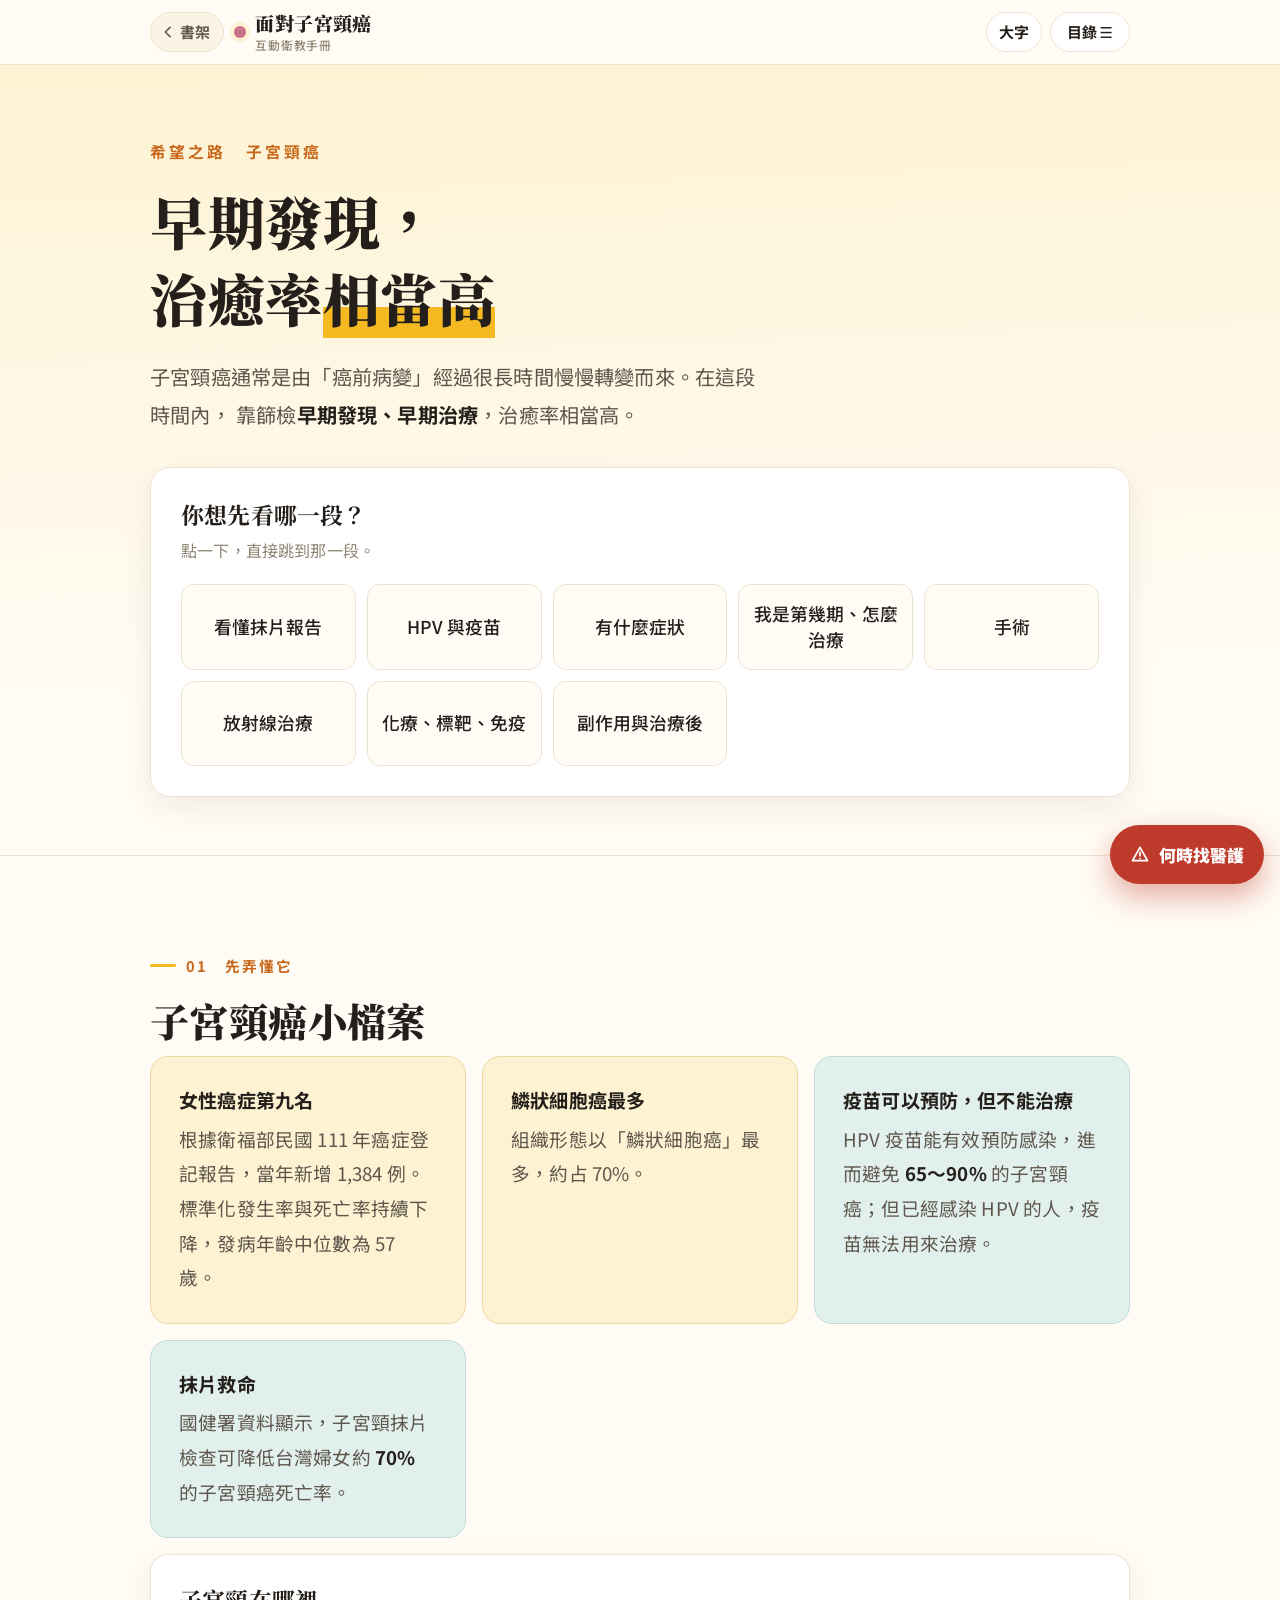
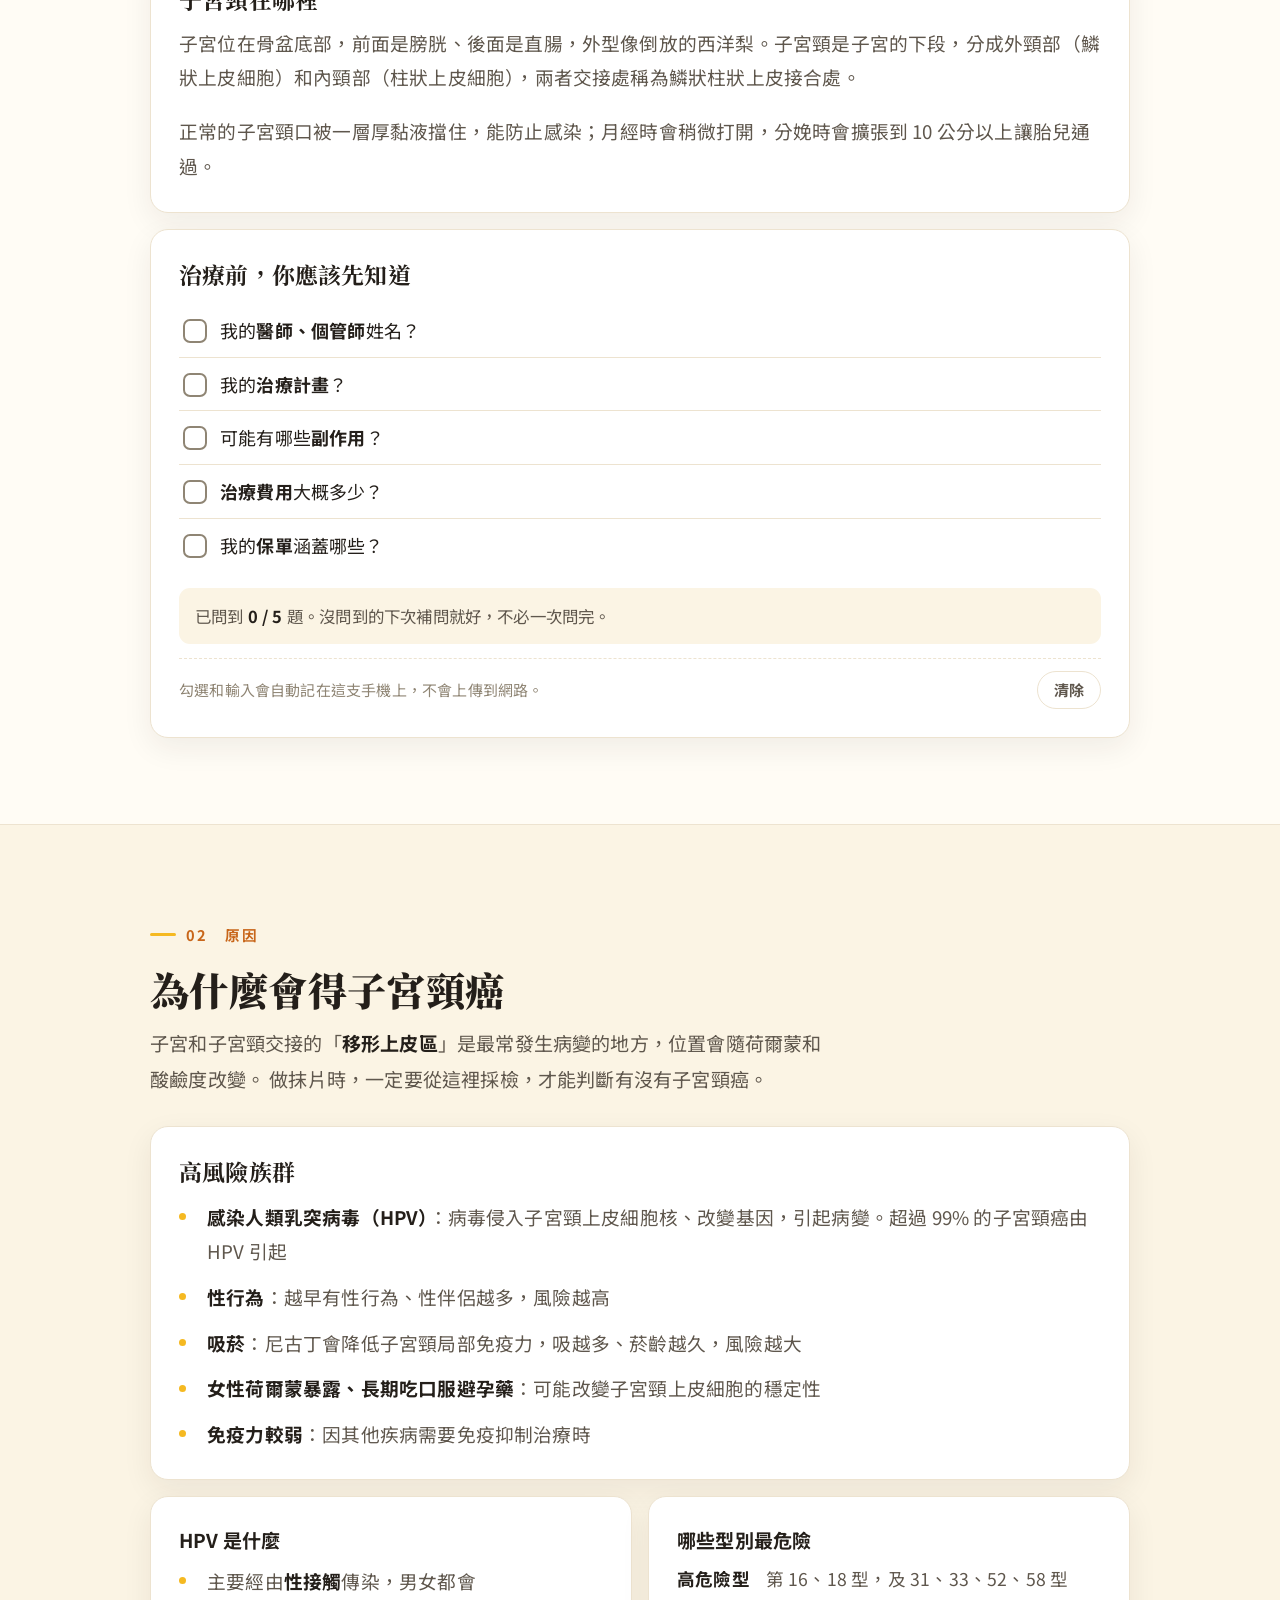
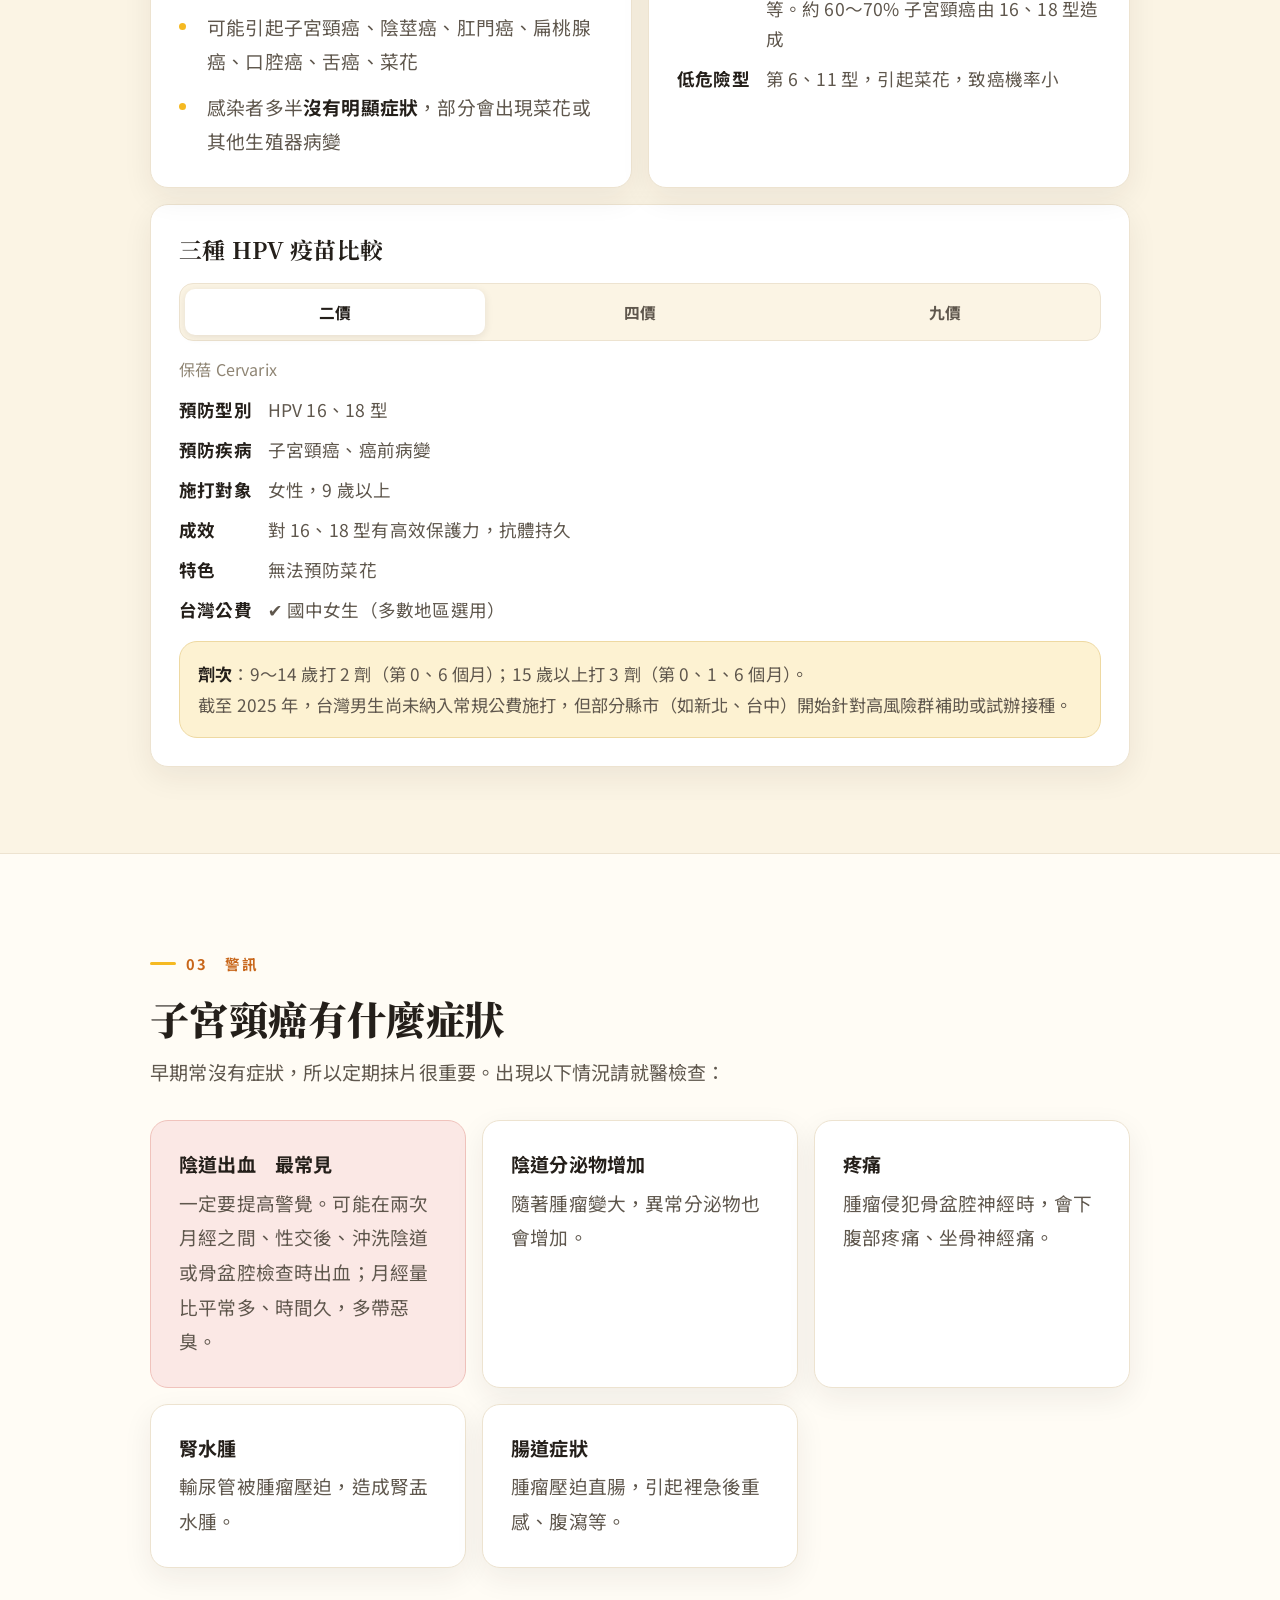
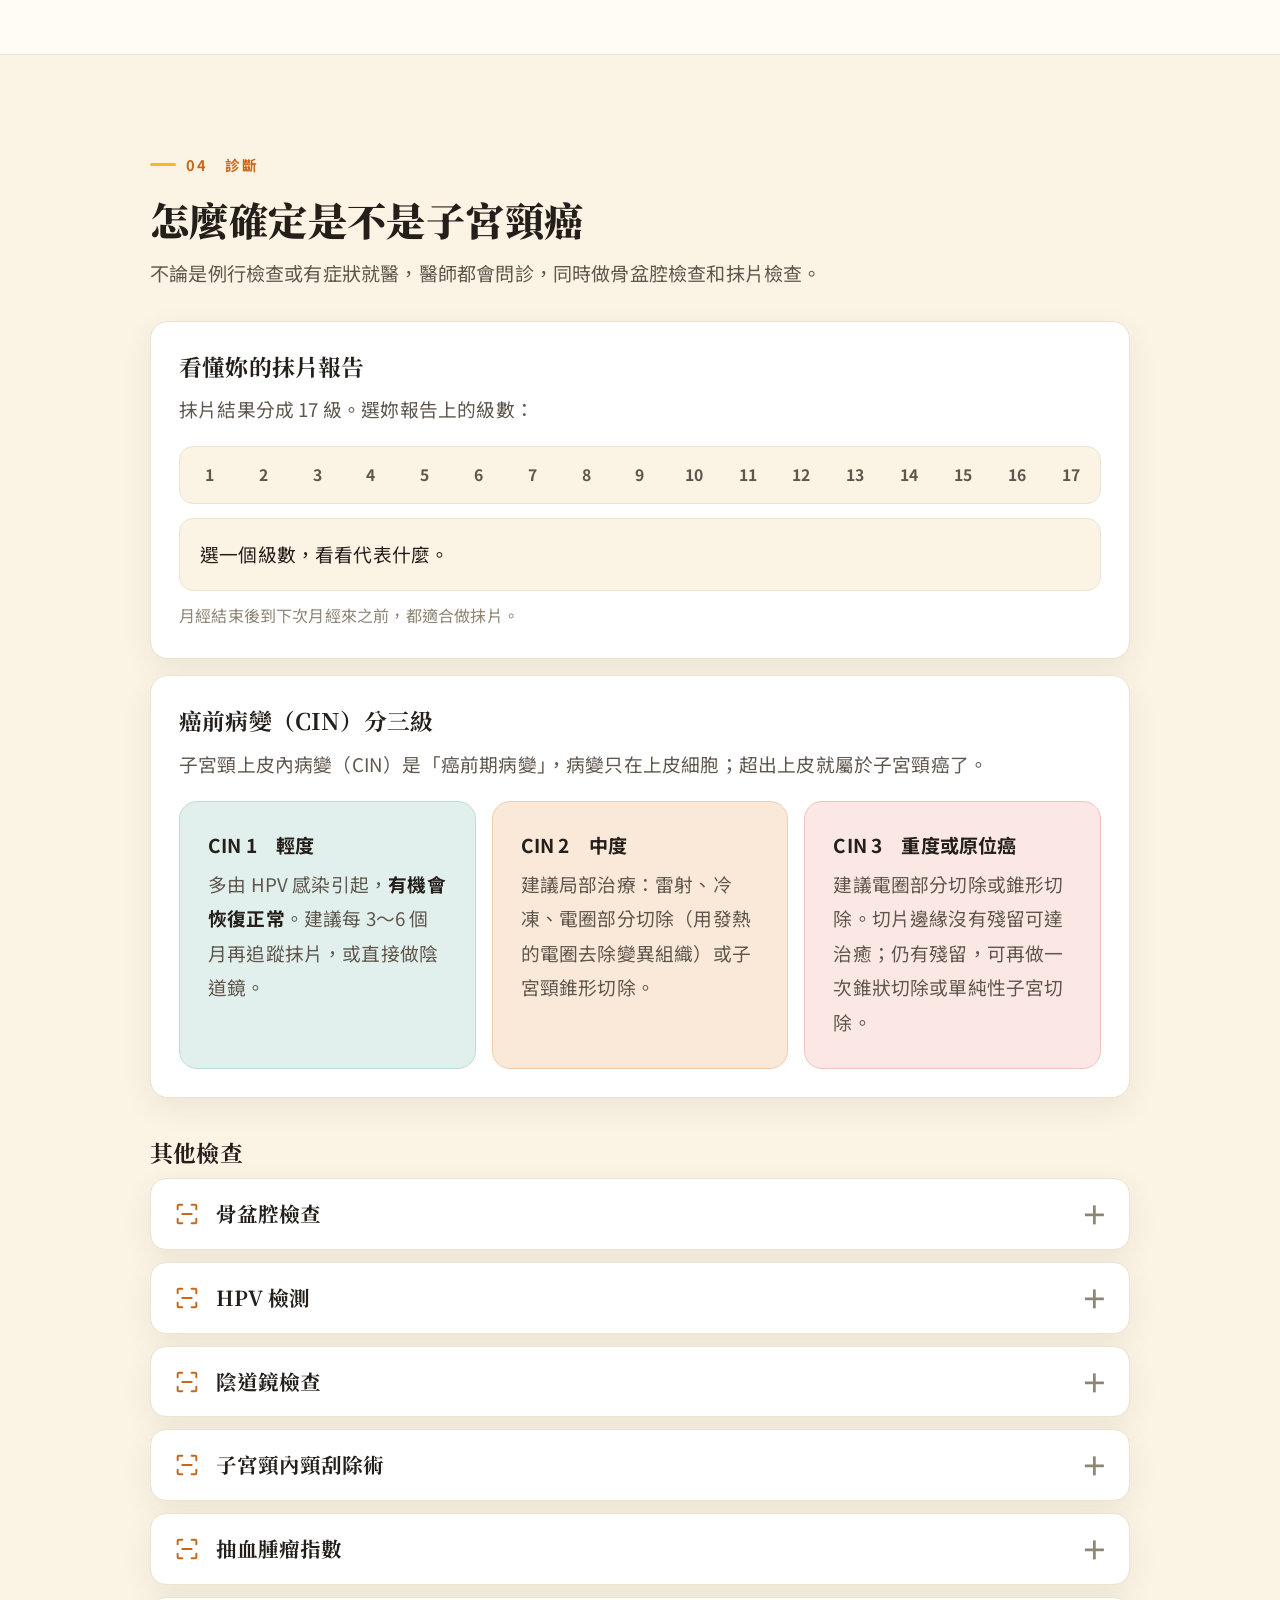
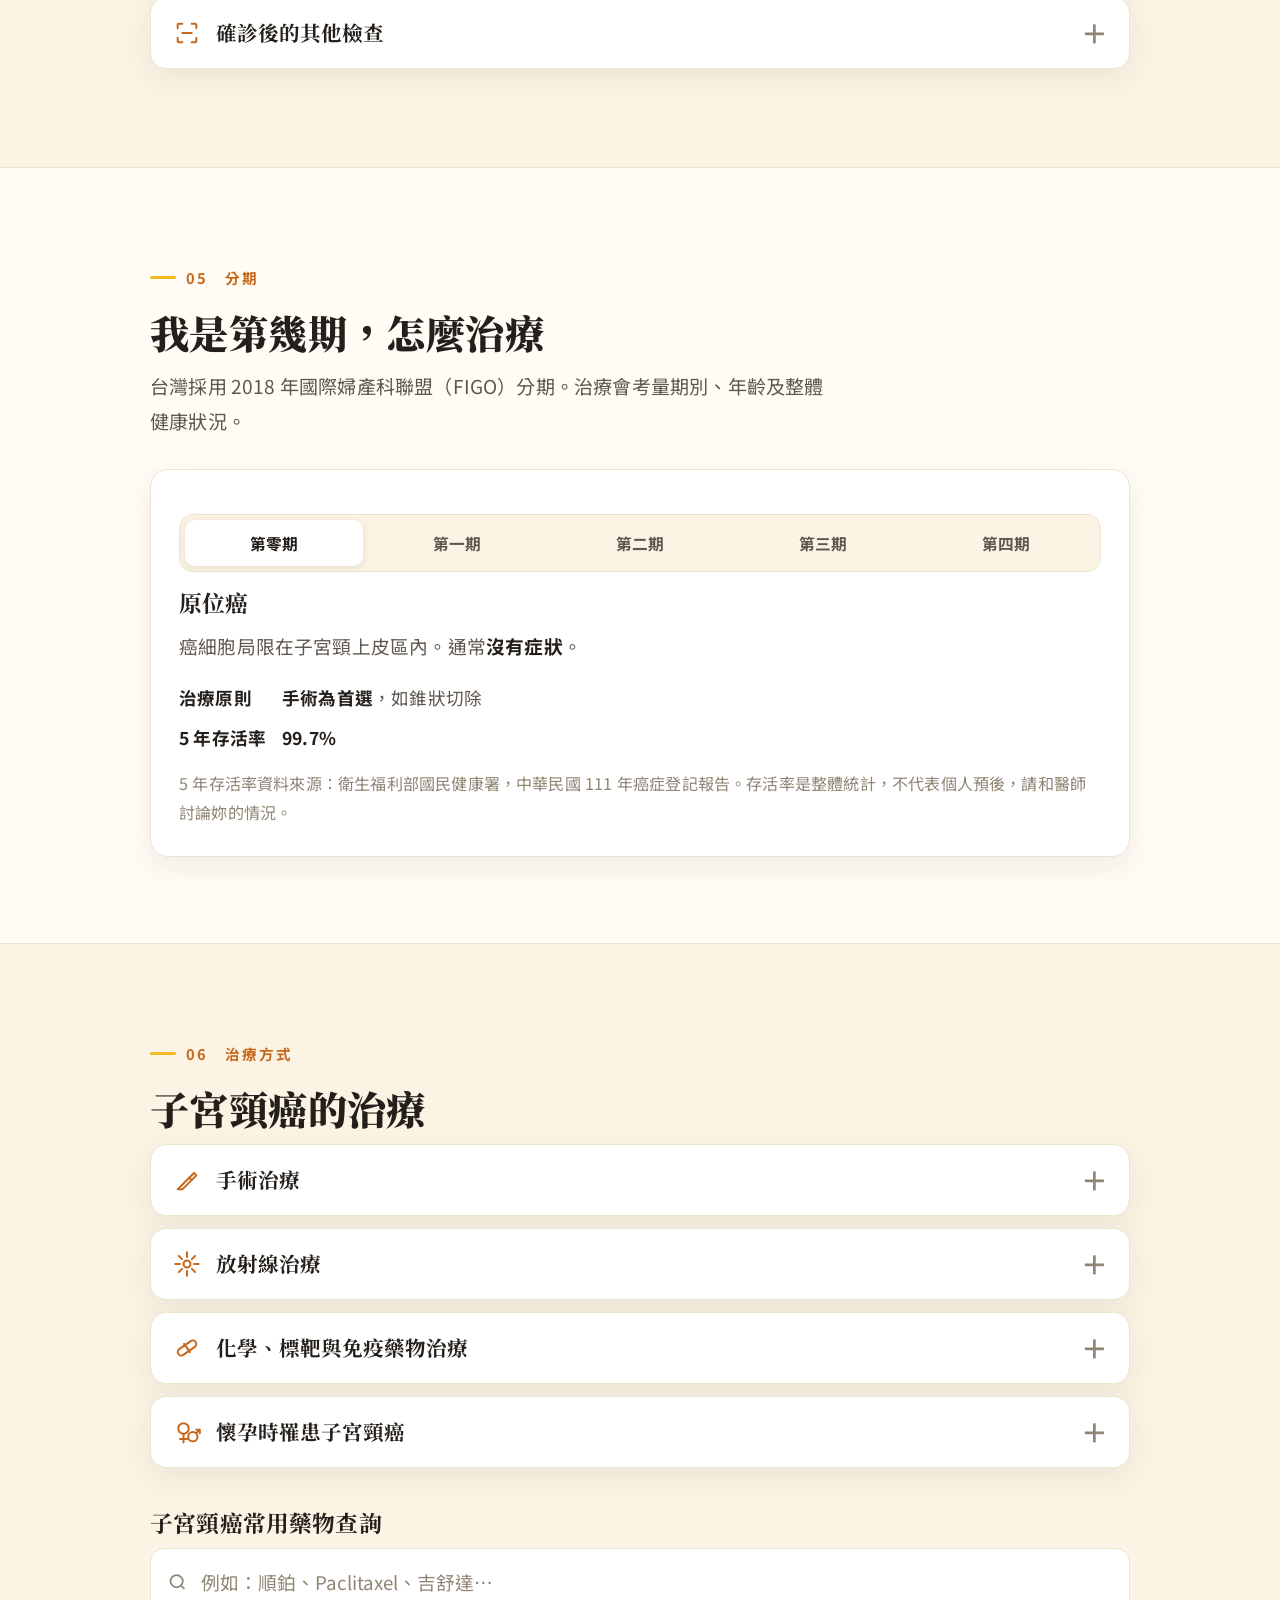
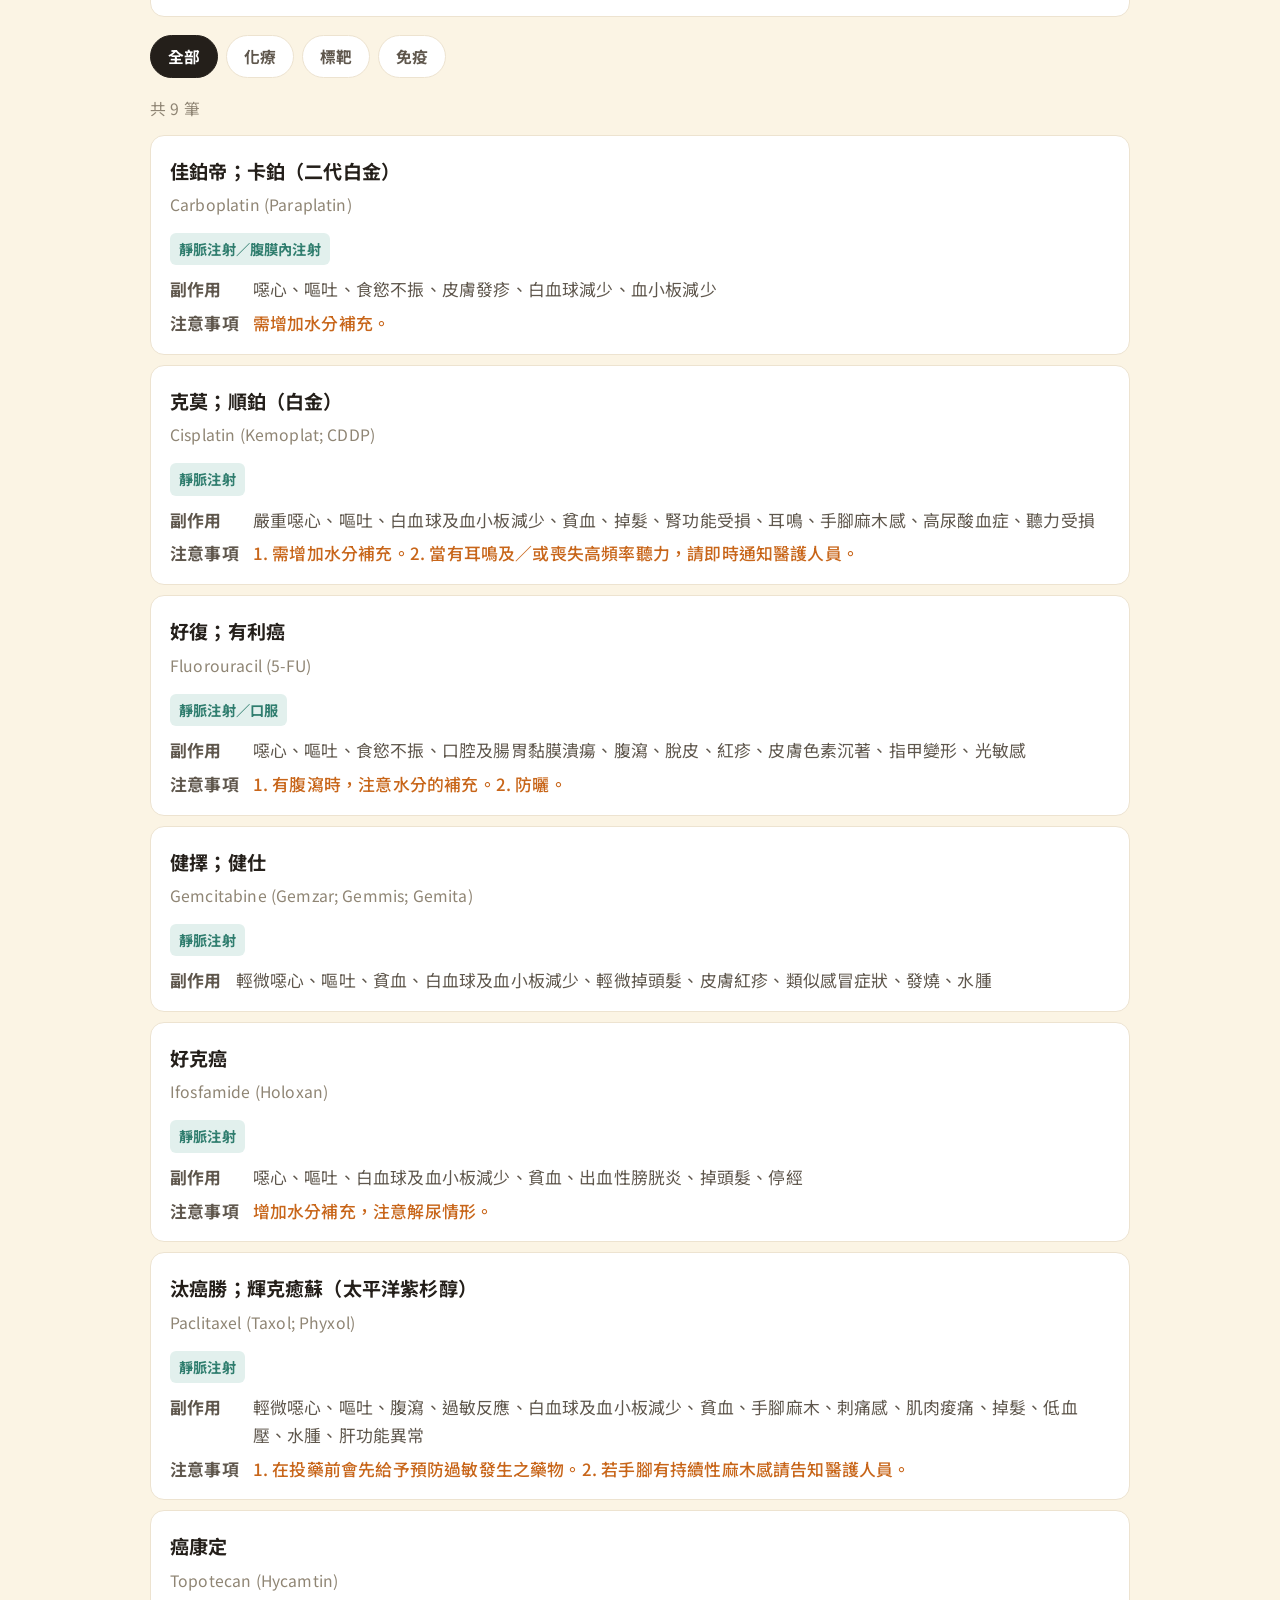
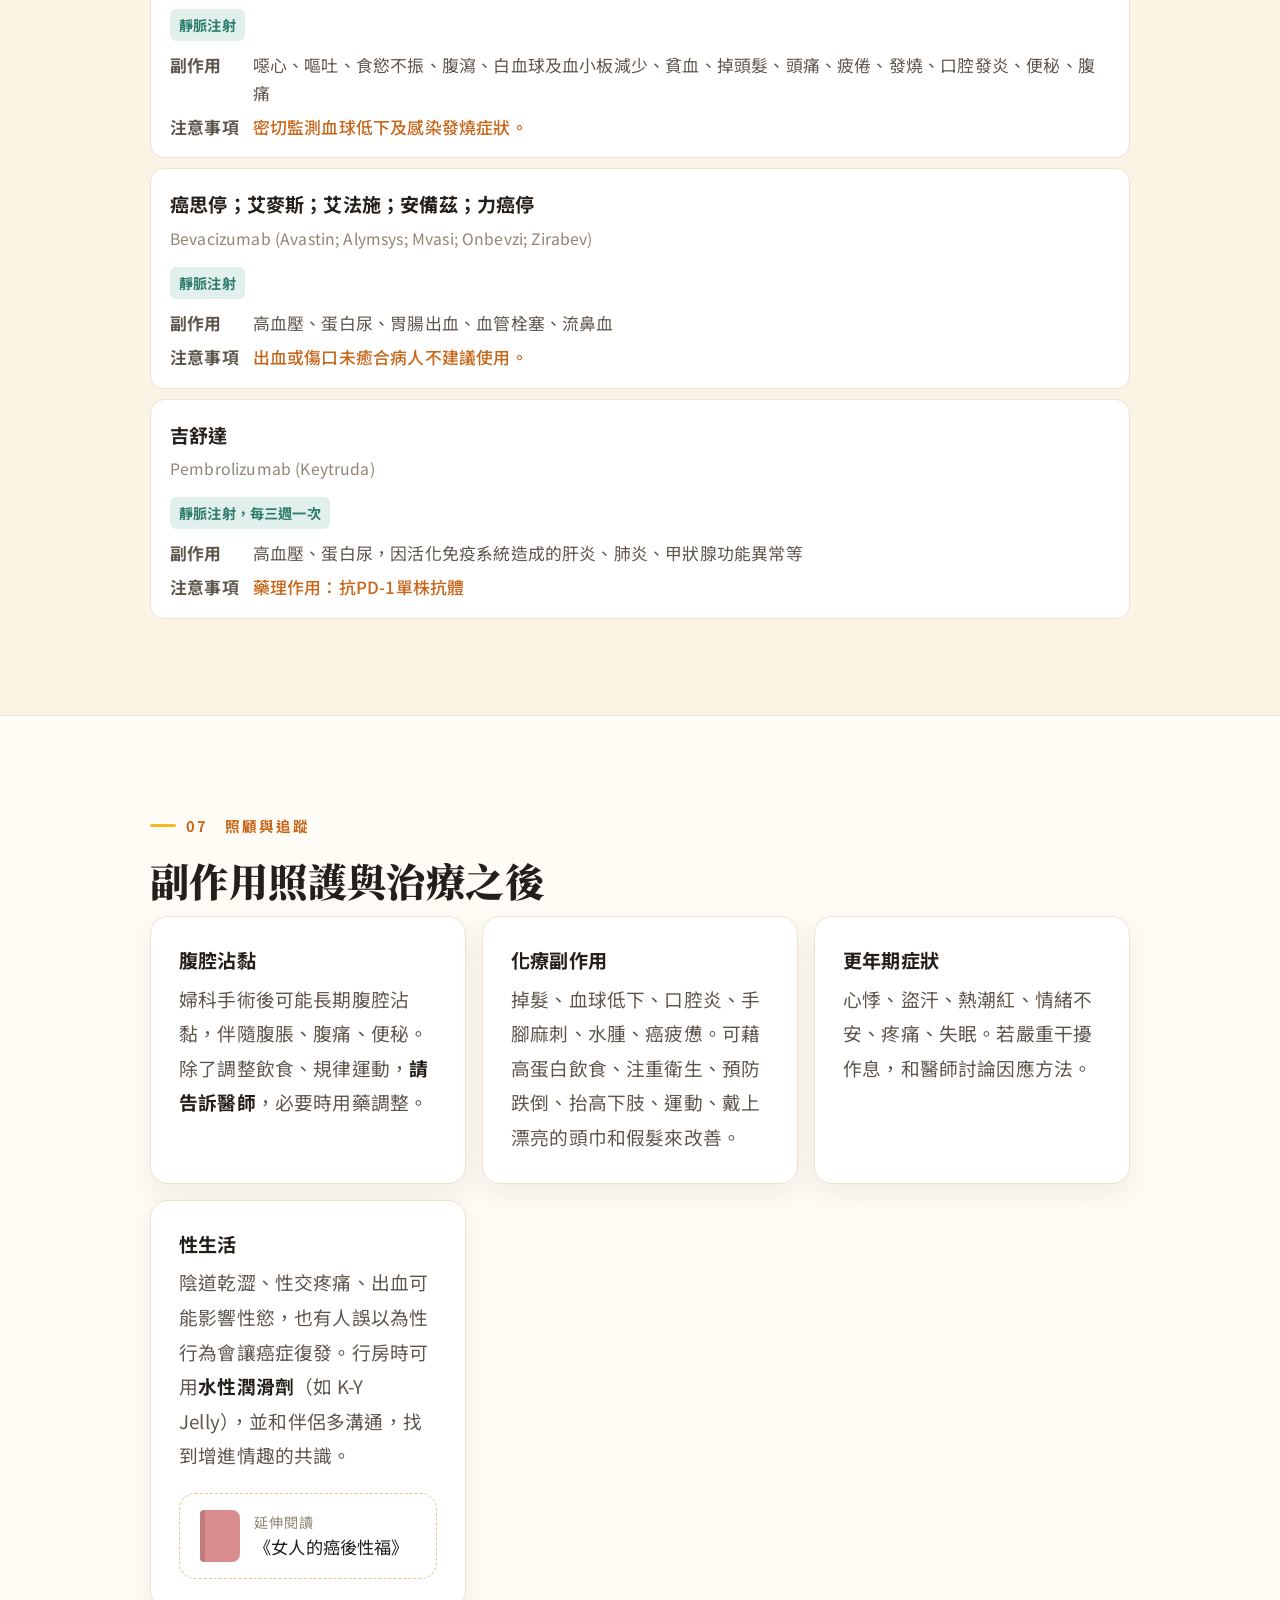
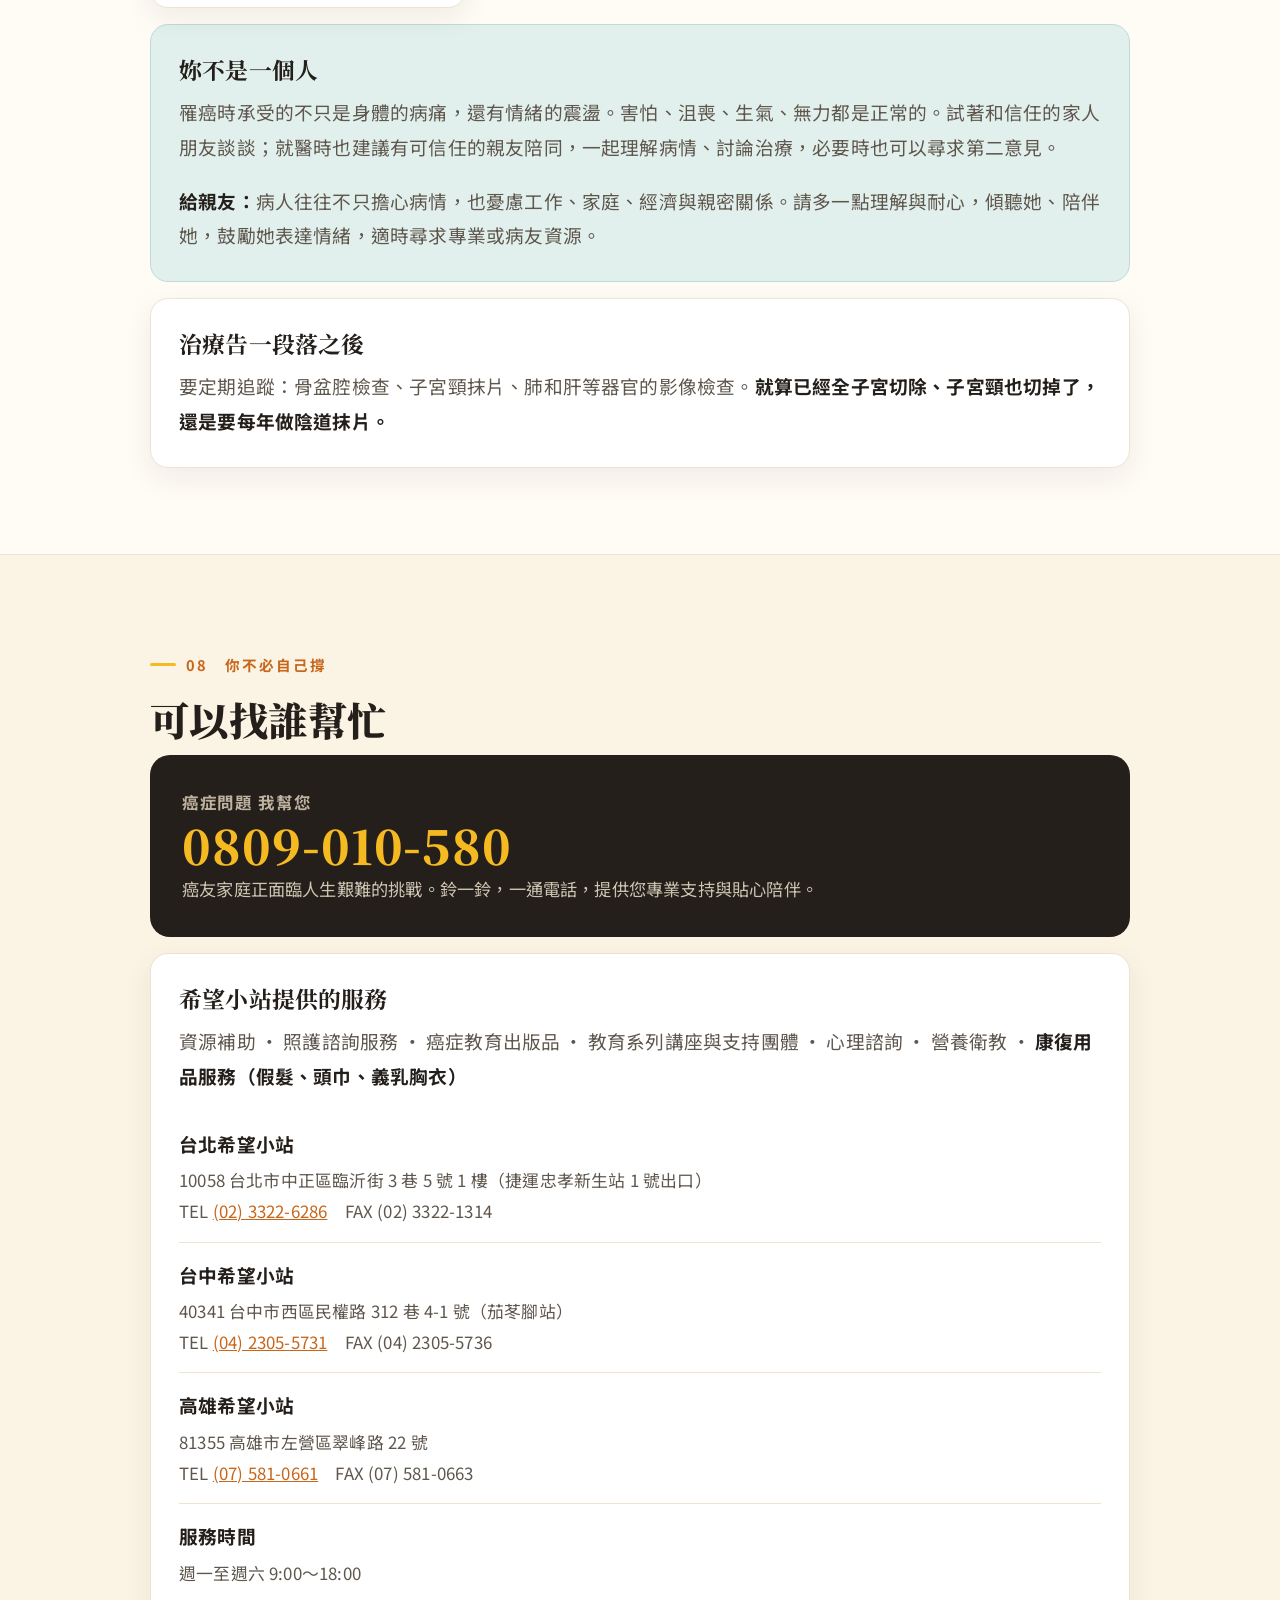
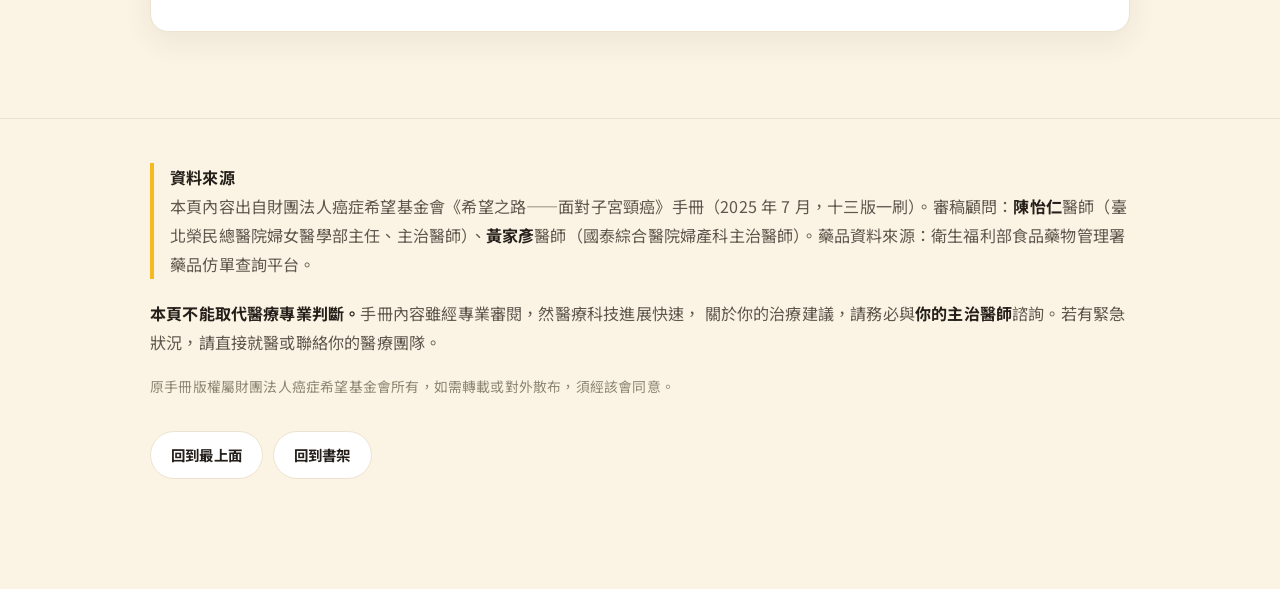
==== commit f0615b54: "Add files via upload" ====
--- a/cervical/index.html
+++ b/cervical/index.html
@@ -55,7 +55,7 @@
     <a href="#s6"><i>06</i>治療方式與藥物</a>
     <a href="#s7"><i>07</i>副作用照護與追蹤</a>
     <a href="#s8"><i>08</i>可以找誰幫忙</a>
-    <a class="out" href="../index.html">← 回到書架，看其他手冊</a>
+    <a class="out" href="../index.html">回到書架，看其他手冊</a>
   </div>
 </div>
 
@@ -162,7 +162,7 @@
         <button data-seg="v4">四價</button>
         <button data-seg="v9">九價</button>
       </div>
-      <div class="seg-pane" data-seg="v2">
+      <div class="seg-pane" data-seg="v2" id="s2-1">
         <p class="faint" style="margin-bottom:10px">保蓓 Cervarix</p>
         <dl class="spec">
           <dt>預防型別</dt><dd>HPV 16、18 型</dd>
@@ -173,7 +173,7 @@
           <dt>台灣公費</dt><dd>✔ 國中女生（多數地區選用）</dd>
         </dl>
       </div>
-      <div class="seg-pane" data-seg="v4">
+      <div class="seg-pane" data-seg="v4" id="s2-2">
         <p class="faint" style="margin-bottom:10px">嘉喜 Gardasil</p>
         <dl class="spec">
           <dt>預防型別</dt><dd>HPV 6、11、16、18 型</dd>
@@ -184,7 +184,7 @@
           <dt>台灣公費</dt><dd>✕ 無公費</dd>
         </dl>
       </div>
-      <div class="seg-pane" data-seg="v9">
+      <div class="seg-pane" data-seg="v9" id="s2-3">
         <p class="faint" style="margin-bottom:10px">嘉喜 9 Gardasil-9</p>
         <dl class="spec">
           <dt>預防型別</dt><dd>HPV 6、11、16、18、31、33、45、52、58 型</dd>
@@ -245,18 +245,18 @@
     </div>
 
     <h3 class="mt2">其他檢查</h3>
-    <div class="acc"><button class="acc-h"><svg class="ic"><use href="#i-scan"/></svg>骨盆腔檢查<span class="cv">＋</span></button>
+    <div class="acc" id="s4-1"><button class="acc-h"><svg class="ic"><use href="#i-scan"/></svg>骨盆腔檢查<span class="cv">＋</span></button>
       <div class="acc-b"><p class="soft">用鴨嘴器撐開陰道觀察陰道和子宮頸，再觸診子宮、陰道、卵巢、輸卵管、膀胱及直腸，看外型和大小有沒有異常。</p></div></div>
-    <div class="acc"><button class="acc-h"><svg class="ic"><use href="#i-scan"/></svg>HPV 檢測<span class="cv">＋</span></button>
+    <div class="acc" id="s4-2"><button class="acc-h"><svg class="ic"><use href="#i-scan"/></svg>HPV 檢測<span class="cv">＋</span></button>
       <div class="acc-b"><p class="soft">找出子宮頸或陰道細胞裡有沒有高致癌型 HPV，評估罹癌風險。採檢方式和抹片相同，篩檢重度病變的敏感度<b>幾乎可達 100%</b>，但「偽陽性」較多（有感染病毒但沒有病變）。</p>
         <p class="soft">合理的做法是和抹片一起做，或先做 HPV 檢測、需要時再做抹片。若是 <b>16 或 18 型</b>感染，可以直接做陰道鏡。</p></div></div>
-    <div class="acc"><button class="acc-h"><svg class="ic"><use href="#i-scan"/></svg>陰道鏡檢查<span class="cv">＋</span></button>
+    <div class="acc" id="s4-3"><button class="acc-h"><svg class="ic"><use href="#i-scan"/></svg>陰道鏡檢查<span class="cv">＋</span></button>
       <div class="acc-b"><p class="soft">骨盆腔檢查或抹片異常、或有 16、18 型感染時要做。用放大和強光觀察子宮頸表面，發現異常可以直接切片送檢。</p></div></div>
-    <div class="acc"><button class="acc-h"><svg class="ic"><use href="#i-scan"/></svg>子宮頸內頸刮除術<span class="cv">＋</span></button>
+    <div class="acc" id="s4-4"><button class="acc-h"><svg class="ic"><use href="#i-scan"/></svg>子宮頸內頸刮除術<span class="cv">＋</span></button>
       <div class="acc-b"><p class="soft">抹片有問題、但陰道鏡看不出病變位置時（不在子宮頸表面），醫師會刮取內頸組織送檢。</p></div></div>
-    <div class="acc"><button class="acc-h"><svg class="ic"><use href="#i-scan"/></svg>抽血腫瘤指數<span class="cv">＋</span></button>
+    <div class="acc" id="s4-5"><button class="acc-h"><svg class="ic"><use href="#i-scan"/></svg>抽血腫瘤指數<span class="cv">＋</span></button>
       <div class="acc-b"><p class="soft">作為診斷、治療和追蹤的參考，常見的有 CA 125、CEA、SCC、CA 199。準確性因人而異：不是每個人指數都會升高，指數異常也<b>不一定是腫瘤引起</b>。</p></div></div>
-    <div class="acc"><button class="acc-h"><svg class="ic"><use href="#i-scan"/></svg>確診後的其他檢查<span class="cv">＋</span></button>
+    <div class="acc" id="s4-6"><button class="acc-h"><svg class="ic"><use href="#i-scan"/></svg>確診後的其他檢查<span class="cv">＋</span></button>
       <div class="acc-b"><p class="soft">血液、胸部 X 光、膀胱鏡、直腸鏡、靜脈注射腎臟攝影、電腦斷層（CT）、核磁共振（MRI）及正子攝影（PET），了解有無肺、膀胱、淋巴結、大腸等遠端轉移。</p></div></div>
   </div>
 </section>
@@ -276,20 +276,20 @@
         <button data-seg="st3">第三期</button>
         <button data-seg="st4">第四期</button>
       </div>
-      <div class="seg-pane" data-seg="st0">
+      <div class="seg-pane" data-seg="st0" id="s5-1">
         <h3>原位癌</h3>
         <p class="soft">癌細胞局限在子宮頸上皮區內。通常<b>沒有症狀</b>。</p>
         <dl class="spec mt"><dt>治療原則</dt><dd><b>手術為首選</b>，如錐狀切除</dd><dt>5 年存活率</dt><dd><b>99.7%</b></dd></dl>
       </div>
-      <div class="seg-pane" data-seg="st1">
+      <div class="seg-pane" data-seg="st1" id="s5-2">
         <h3>腫瘤局限在子宮頸</h3>
         <ul class="bul">
-          <li><b>1A</b>：侵犯基底膜下 ≦ 5mm（A1 ≦ 3mm；A2 介於 3～5mm）</li>
+          <li><b>1A</b>：侵犯基底膜下 ≦ 5mm（A1 ≦ 3mm；A2 ＞ 3 至 ＜ 5mm 之間）</li>
           <li><b>1B</b>：侵犯 > 5mm 但仍在子宮頸（B1 腫瘤 ≦ 2cm；B2 腫瘤 2～4cm；B3 腫瘤 > 4cm）</li>
         </ul>
         <dl class="spec mt"><dt>治療原則</dt><dd><b>手術為首選</b>：錐狀切除、子宮切除或根除性子宮切除</dd><dt>5 年存活率</dt><dd><b>89.9%</b></dd></dl>
       </div>
-      <div class="seg-pane" data-seg="st2">
+      <div class="seg-pane" data-seg="st2" id="s5-3">
         <h3>侵犯到陰道上端 2/3 或子宮旁組織</h3>
         <ul class="bul">
           <li><b>2A</b>：侵犯陰道，但還沒到下三分之一或子宮旁組織（A1 腫瘤 < 4cm；A2 ≧ 4cm）</li>
@@ -298,7 +298,7 @@
         <p class="soft" style="margin-top:10px">症狀：陰道異常出血、分泌物嚴重增多、惡臭。</p>
         <dl class="spec mt"><dt>2A 治療</dt><dd><b>手術為首選</b></dd><dt>2B 治療</dt><dd><b>同步化學及放射線治療（CCRT）</b>為主，包括體外照射和子宮腔內近接治療</dd><dt>5 年存活率</dt><dd><b>71.3%</b></dd></dl>
       </div>
-      <div class="seg-pane" data-seg="st3">
+      <div class="seg-pane" data-seg="st3" id="s5-4">
         <h3>侵犯陰道下端 1/3、骨盆腔壁或腎水腫</h3>
         <ul class="bul">
           <li><b>3A</b>：侵犯陰道下三分之一</li>
@@ -308,7 +308,7 @@
         <p class="soft" style="margin-top:10px">症狀：下腹痛、坐骨神經痛、腰背痛、血尿、血便。</p>
         <dl class="spec mt"><dt>治療原則</dt><dd><b>同步化學及放射線治療（CCRT）</b>為主</dd><dt>5 年存活率</dt><dd><b>56.8%</b></dd></dl>
       </div>
-      <div class="seg-pane" data-seg="st4">
+      <div class="seg-pane" data-seg="st4" id="s5-5">
         <h3>侵犯膀胱、直腸，或遠端轉移</h3>
         <ul class="bul">
           <li><b>4A</b>：侵犯直腸或膀胱黏膜層</li>
@@ -362,7 +362,7 @@
         </ul>
         <h4 style="margin-top:16px">長期副作用</h4>
         <p class="soft">治療後 3～6 個月或追蹤期間才出現，有些甚至在 1～2 年後。<b>約 30% 的人可能陰道狹窄、性交疼痛</b>，可以在治療中或治療後使用<b>陰道擴張器搭配潤滑劑</b>減輕不適。</p>
-        <a class="xlink" href="../radiation/index.html" style="--accent-x:#E07B39"><span class="bk"></span><span class="tx"><small>放療的完整說明與照顧</small>《面對放射線治療》</span><span class="ar">→</span></a>
+        <a class="xlink" href="../radiation/index.html" style="--accent-x:#E07B39"><span class="bk"></span><span class="tx"><small>放療的完整說明與照顧</small>《面對放射線治療》</span></a>
       </div>
     </div>
 
@@ -381,14 +381,14 @@
           <li>單獨使用，治療 PD-L1 表現（CPS ≧ 1）且化療後惡化的復發或轉移病人</li>
         </ol>
         <div class="grid3 mt">
-          <a class="xlink" href="../chemo/index.html" style="--accent-x:#F5B921;margin-top:0"><span class="bk"></span><span class="tx">化學治療</span><span class="ar">→</span></a>
-          <a class="xlink" href="../targeted/index.html" style="--accent-x:#2F7D6E;margin-top:0"><span class="bk"></span><span class="tx">標靶治療</span><span class="ar">→</span></a>
-          <a class="xlink" href="../immuno/index.html" style="--accent-x:#6A8CAF;margin-top:0"><span class="bk"></span><span class="tx">免疫治療</span><span class="ar">→</span></a>
+          <a class="xlink" href="../chemo/index.html" style="--accent-x:#F5B921;margin-top:0"><span class="bk"></span><span class="tx">化學治療</span></a>
+          <a class="xlink" href="../targeted/index.html" style="--accent-x:#2F7D6E;margin-top:0"><span class="bk"></span><span class="tx">標靶治療</span></a>
+          <a class="xlink" href="../immuno/index.html" style="--accent-x:#6A8CAF;margin-top:0"><span class="bk"></span><span class="tx">免疫治療</span></a>
         </div>
       </div>
     </div>
 
-    <div class="acc">
+    <div class="acc" id="s6-1">
       <button class="acc-h"><svg class="ic"><use href="#i-fertility"/></svg>懷孕時罹患子宮頸癌<span class="cv">＋</span></button>
       <div class="acc-b">
         <ul class="bul">
@@ -426,7 +426,7 @@
       <div class="card"><h4>化療副作用</h4><p class="soft">掉髮、血球低下、口腔炎、手腳麻刺、水腫、癌疲憊。可藉高蛋白飲食、注重衛生、預防跌倒、抬高下肢、運動、戴上漂亮的頭巾和假髮來改善。</p></div>
       <div class="card"><h4>更年期症狀</h4><p class="soft">心悸、盜汗、熱潮紅、情緒不安、疼痛、失眠。若嚴重干擾作息，和醫師討論因應方法。</p></div>
       <div class="card"><h4>性生活</h4><p class="soft">陰道乾澀、性交疼痛、出血可能影響性慾，也有人誤以為性行為會讓癌症復發。行房時可用<b>水性潤滑劑</b>（如 K-Y Jelly），並和伴侶多溝通，找到增進情趣的共識。</p>
-        <a class="xlink" href="../intimacy/index.html" style="--accent-x:#D98C8C"><span class="bk"></span><span class="tx"><small>延伸閱讀</small>《女人的癌後性福》</span><span class="ar">→</span></a></div>
+        <a class="xlink" href="../intimacy/index.html" style="--accent-x:#D98C8C"><span class="bk"></span><span class="tx"><small>延伸閱讀</small>《女人的癌後性福》</span></a></div>
     </div>
 
     <div class="card calm mt">
@@ -502,7 +502,7 @@
       關於你的治療建議，請務必與<b>你的主治醫師</b>諮詢。若有緊急狀況，請直接就醫或聯絡你的醫療團隊。
     </p>
     <p class="faint">原手冊版權屬財團法人癌症希望基金會所有，如需轉載或對外散布，須經該會同意。</p>
-    <a class="totop" href="#top">↑ 回到最上面</a><a class="totop" href="../index.html">← 回到書架</a>
+    <a class="totop" href="#top">回到最上面</a><a class="totop" href="../index.html">回到書架</a>
   </div>
 </footer>
 <script>window.DRUGS=[{"n": "佳鉑帝；卡鉑（二代白金）", "e": "Carboplatin (Paraplatin)", "r": "靜脈注射／腹膜內注射", "c": "chemo", "f": [["副作用", "噁心、嘔吐、食慾不振、皮膚發疹、白血球減少、血小板減少"], ["注意事項", "需增加水分補充。", "care"]]}, {"n": "克莫；順鉑（白金）", "e": "Cisplatin (Kemoplat; CDDP)", "r": "靜脈注射", "c": "chemo", "f": [["副作用", "嚴重噁心、嘔吐、白血球及血小板減少、貧血、掉髮、腎功能受損、耳鳴、手腳麻木感、高尿酸血症、聽力受損"], ["注意事項", "1. 需增加水分補充。2. 當有耳鳴及／或喪失高頻率聽力，請即時通知醫護人員。", "care"]]}, {"n": "好復；有利癌", "e": "Fluorouracil (5-FU)", "r": "靜脈注射／口服", "c": "chemo", "f": [["副作用", "噁心、嘔吐、食慾不振、口腔及腸胃黏膜潰瘍、腹瀉、脫皮、紅疹、皮膚色素沉著、指甲變形、光敏感"], ["注意事項", "1. 有腹瀉時，注意水分的補充。2. 防曬。", "care"]]}, {"n": "健擇；健仕", "e": "Gemcitabine (Gemzar; Gemmis; Gemita)", "r": "靜脈注射", "c": "chemo", "f": [["副作用", "輕微噁心、嘔吐、貧血、白血球及血小板減少、輕微掉頭髮、皮膚紅疹、類似感冒症狀、發燒、水腫"], ["注意事項", "", "care"]]}, {"n": "好克癌", "e": "Ifosfamide (Holoxan)", "r": "靜脈注射", "c": "chemo", "f": [["副作用", "噁心、嘔吐、白血球及血小板減少、貧血、出血性膀胱炎、掉頭髮、停經"], ["注意事項", "增加水分補充，注意解尿情形。", "care"]]}, {"n": "汰癌勝；輝克癒蘇（太平洋紫杉醇）", "e": "Paclitaxel (Taxol; Phyxol)", "r": "靜脈注射", "c": "chemo", "f": [["副作用", "輕微噁心、嘔吐、腹瀉、過敏反應、白血球及血小板減少、貧血、手腳麻木、刺痛感、肌肉痠痛、掉髮、低血壓、水腫、肝功能異常"], ["注意事項", "1. 在投藥前會先給予預防過敏發生之藥物。2. 若手腳有持續性麻木感請告知醫護人員。", "care"]]}, {"n": "癌康定", "e": "Topotecan (Hycamtin)", "r": "靜脈注射", "c": "chemo", "f": [["副作用", "噁心、嘔吐、食慾不振、腹瀉、白血球及血小板減少、貧血、掉頭髮、頭痛、疲倦、發燒、口腔發炎、便秘、腹痛"], ["注意事項", "密切監測血球低下及感染發燒症狀。", "care"]]}, {"n": "癌思停；艾麥斯；艾法施；安備茲；力癌停", "e": "Bevacizumab (Avastin; Alymsys; Mvasi; Onbevzi; Zirabev)", "r": "靜脈注射", "c": "target", "f": [["副作用", "高血壓、蛋白尿、胃腸出血、血管栓塞、流鼻血"], ["注意事項", "出血或傷口未癒合病人不建議使用。", "care"]]}, {"n": "吉舒達", "e": "Pembrolizumab (Keytruda)", "r": "靜脈注射，每三週一次", "c": "immuno", "f": [["副作用", "高血壓、蛋白尿，因活化免疫系統造成的肝炎、肺炎、甲狀腺功能異常等"], ["注意事項", "藥理作用：抗PD-1單株抗體", "care"]]}];</script><script>
@@ -528,5 +528,6 @@
 })();
 </script>
 <script src="../assets/hope.js"></script>
+<script src="../assets/hope-plus.js"></script>
 </body>
 </html>
--- a/assets/hope.css
+++ b/assets/hope.css
@@ -425,6 +425,28 @@
 .fiber .bar i{display:block;height:100%;background:var(--calm);border-radius:6px}
 .fiber .fr b{text-align:right;font-variant-numeric:tabular-nums;color:var(--ink-soft)}
 
+/* 記住勾選 */
+.saved-bar{display:flex;align-items:center;justify-content:space-between;gap:12px;margin-top:14px;
+  padding-top:12px;border-top:1px dashed var(--line);font-size:.8em;color:var(--ink-faint);line-height:1.5}
+.saved-bar button{flex:none;border:1.5px solid var(--line);background:var(--card);border-radius:999px;
+  min-height:38px;padding:4px 16px;font-weight:700;color:var(--ink-soft);cursor:pointer}
+.saved-bar button:hover{border-color:var(--alert);color:var(--alert)}
+/* 首頁搜尋 */
+.gsearch{margin-top:26px}
+.gsearch .search-box{margin-bottom:10px}
+.gs-hint{font-size:.82em;color:var(--ink-faint)}
+.gs-res{display:flex;flex-direction:column;gap:8px;margin-top:12px}
+.gs-res a{display:block;background:var(--card);border:1.5px solid var(--line);border-radius:14px;padding:13px 16px;
+  text-decoration:none;color:var(--ink);transition:.15s}
+.gs-res a:hover{border-color:var(--orange);background:var(--orange-soft)}
+.gs-res .bk{display:inline-flex;align-items:center;gap:6px;font-size:.74em;font-weight:700;color:var(--ink-faint);letter-spacing:.04em}
+.gs-res .bk i{width:9px;height:9px;border-radius:50%;display:inline-block}
+.gs-res .ty{font-size:.72em;font-weight:700;border-radius:6px;padding:1px 7px;margin-left:6px;background:var(--calm-soft);color:var(--calm)}
+.gs-res .ty.drug{background:var(--sun-soft);color:#7A5A07}
+.gs-res b{display:block;font-size:1em;margin:3px 0 2px}
+.gs-res .sn{font-size:.84em;color:var(--ink-soft);line-height:1.6;display:block}
+.gs-res mark{background:var(--sun-soft);color:inherit;padding:0 1px;border-radius:3px}
+.gs-more{font-size:.84em;color:var(--ink-faint);text-align:center;padding:6px}
 @media print{
   .topbar,.sos-fab,.nav-btn,.toc,.picker,.totop,.seg{display:none!important}
   .acc-b,.seg-pane{display:block!important}
